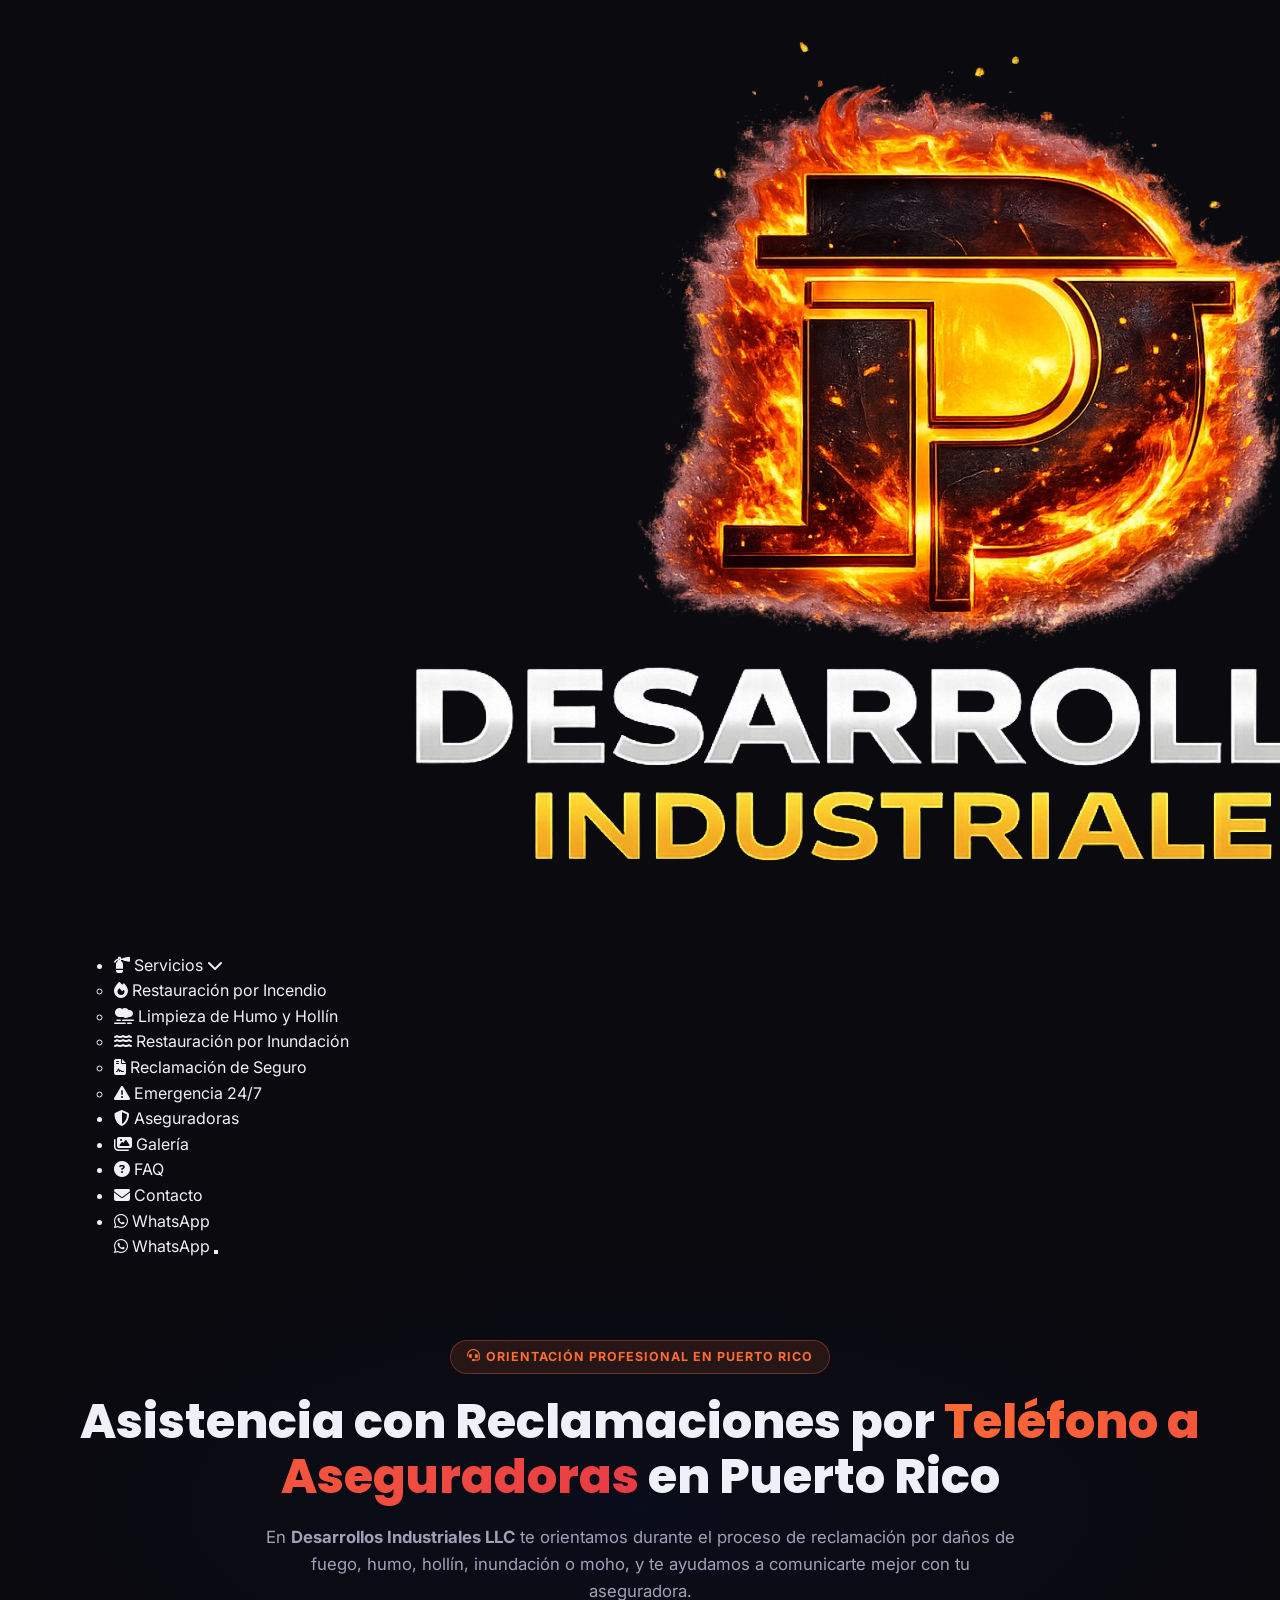
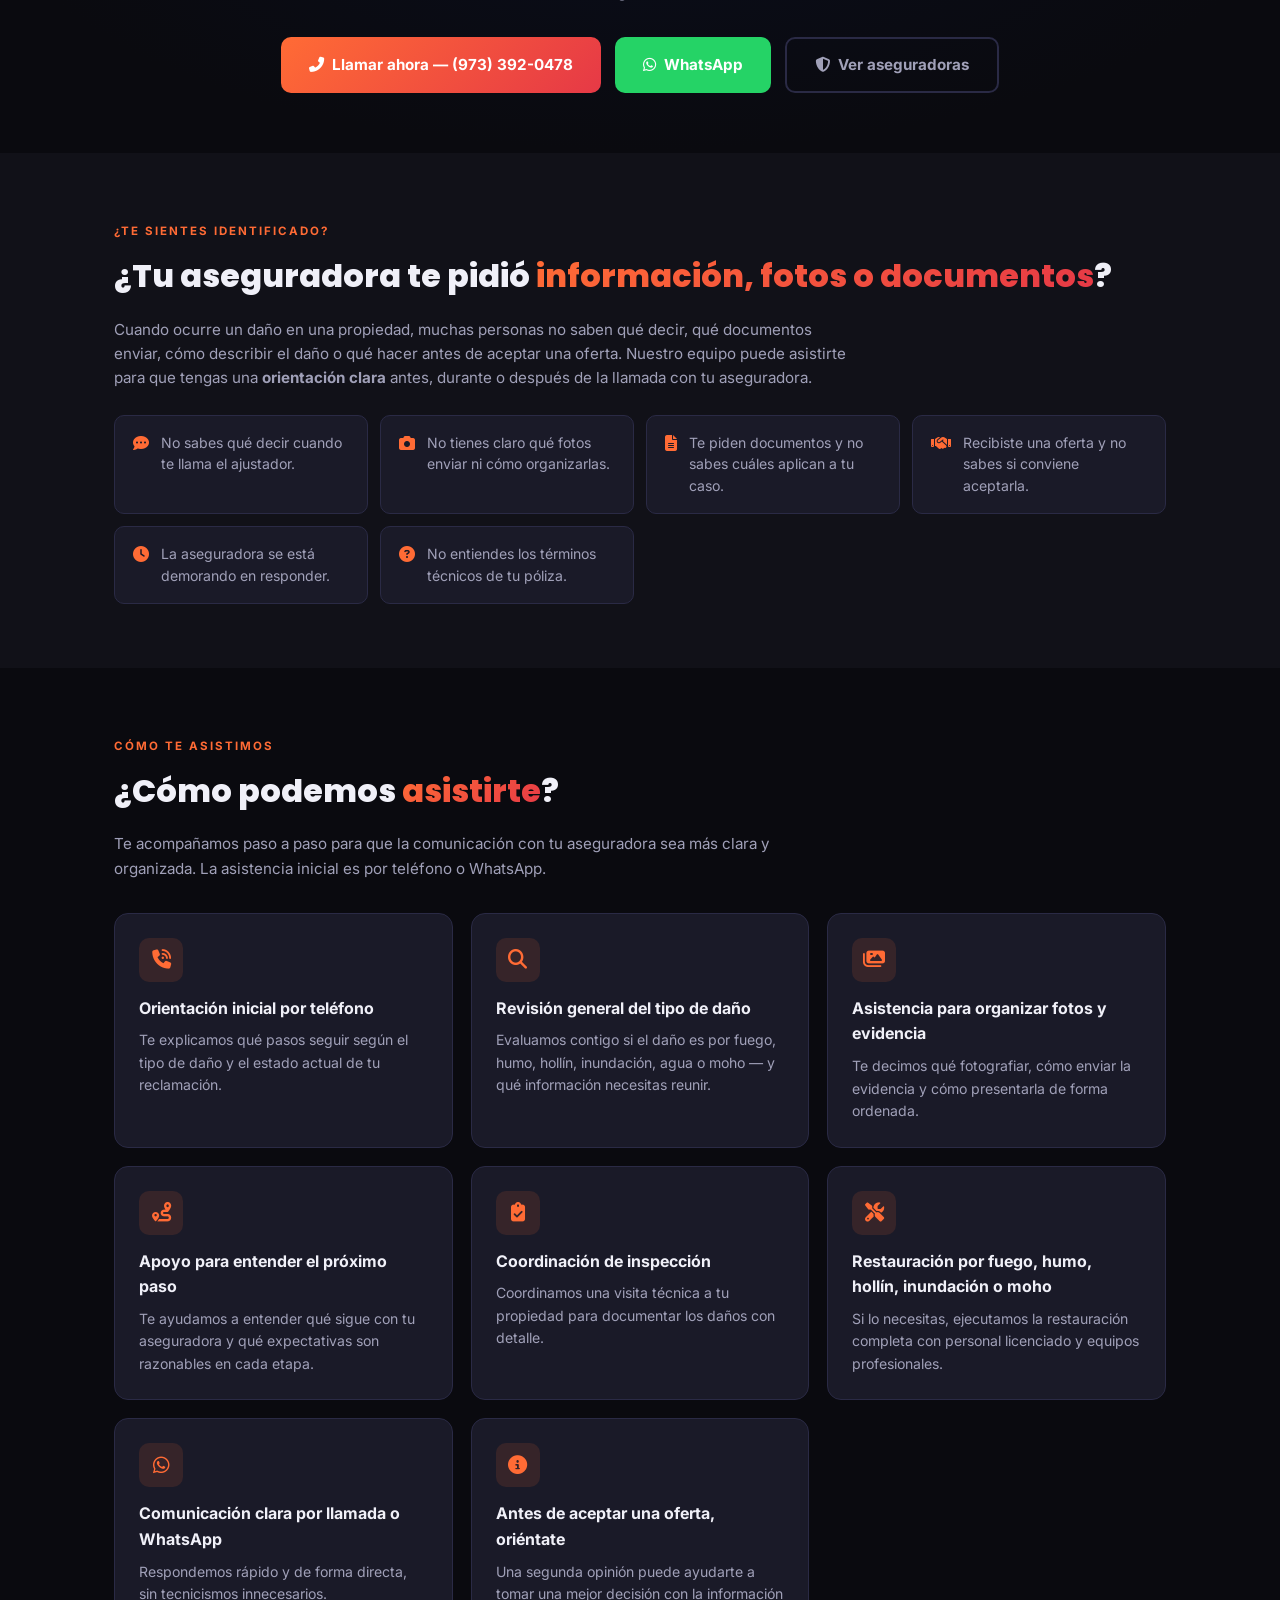
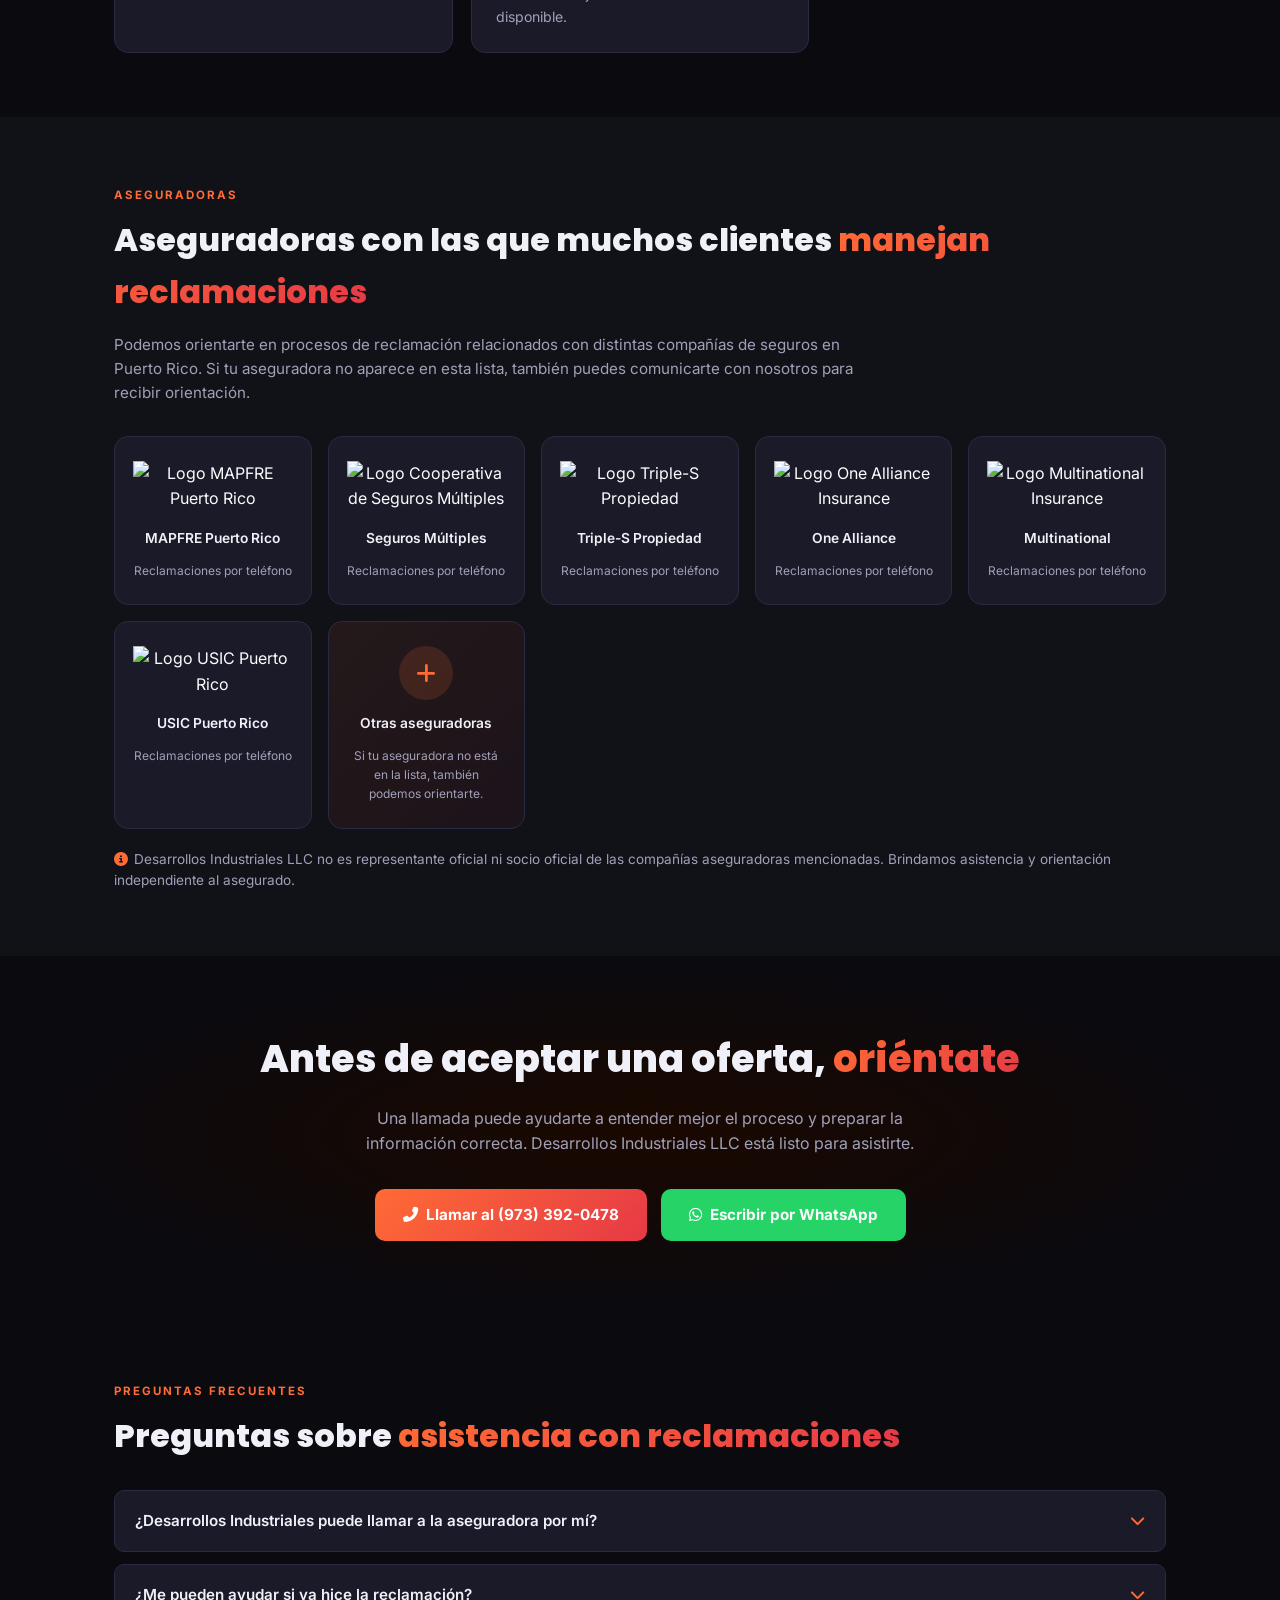
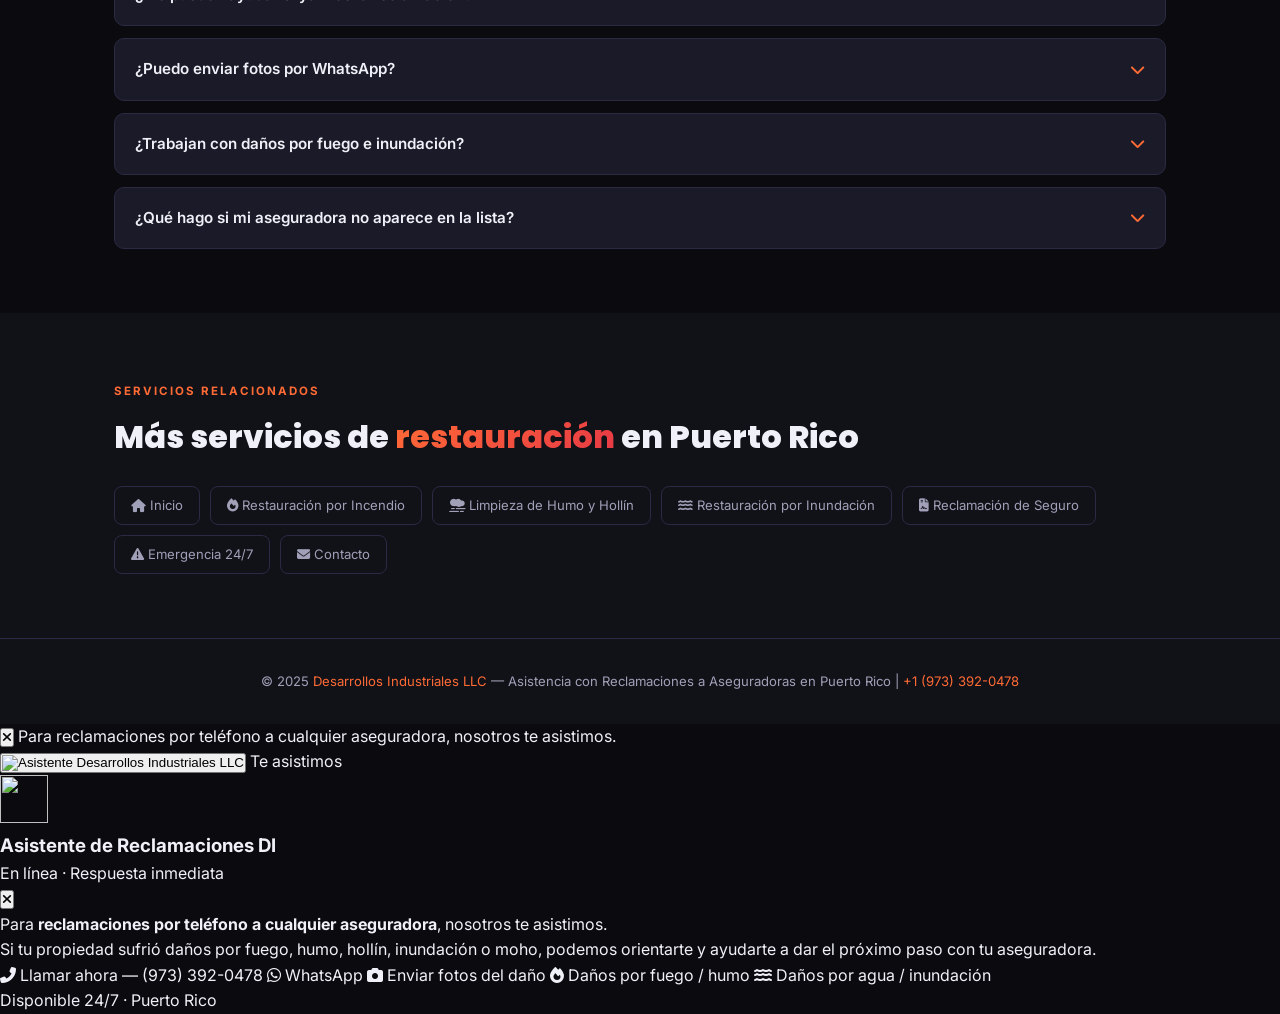
==== asistencia-reclamaciones-aseguradoras-puerto-rico.html @ 480d4a74 "Add files via upload" ====
<!DOCTYPE html>
<html lang="es">
<head>
  <meta charset="UTF-8" />
  <meta name="viewport" content="width=device-width, initial-scale=1.0" />
  <meta name="robots" content="index, follow" />
  <title>Asistencia con Reclamaciones a Aseguradoras en Puerto Rico | Desarrollos Industriales LLC</title>
  <meta name="description" content="Recibe orientación para reclamaciones por teléfono a aseguradoras en Puerto Rico. Desarrollos Industriales LLC te asiste con daños por fuego, humo, hollín, inundación, agua y moho. MAPFRE, Triple-S, Cooperativa, One Alliance, Multinational, USIC." />
  <meta name="keywords" content="reclamación por teléfono aseguradora Puerto Rico, asistencia con reclamación aseguradora, ayuda con reclamación de seguro por fuego, ayuda con reclamación de seguro por inundación, MAPFRE Puerto Rico, Seguros Múltiples, One Alliance, Multinational, USIC Puerto Rico, Triple-S Propiedad, Desarrollos Industriales reclamaciones de seguro" />
  <meta name="author" content="Desarrollos Industriales LLC" />
  <link rel="canonical" href="https://www.desarrollosindustrialespr.com/asistencia-reclamaciones-aseguradoras-puerto-rico.html" />
  <link rel="alternate" hreflang="es" href="https://www.desarrollosindustrialespr.com/asistencia-reclamaciones-aseguradoras-puerto-rico.html" />
  <link rel="alternate" hreflang="x-default" href="https://www.desarrollosindustrialespr.com/asistencia-reclamaciones-aseguradoras-puerto-rico.html" />

  <meta property="og:type" content="website" />
  <meta property="og:title" content="Asistencia con Reclamaciones a Aseguradoras en Puerto Rico | Desarrollos Industriales LLC" />
  <meta property="og:description" content="Orientación profesional para reclamaciones por teléfono a aseguradoras en Puerto Rico. Daños por fuego, humo, hollín, inundación, agua y moho." />
  <meta property="og:url" content="https://www.desarrollosindustrialespr.com/asistencia-reclamaciones-aseguradoras-puerto-rico.html" />
  <meta property="og:image" content="https://www.desarrollosindustrialespr.com/images/logoTacoma.png" />
  <meta property="og:locale" content="es_PR" />

  <meta name="twitter:card" content="summary_large_image" />
  <meta name="twitter:title" content="Asistencia con Reclamaciones a Aseguradoras en Puerto Rico" />
  <meta name="twitter:description" content="Te orientamos durante el proceso de reclamación con tu aseguradora en Puerto Rico." />
  <meta name="twitter:image" content="https://www.desarrollosindustrialespr.com/images/logoTacoma.png" />

  <link rel="icon" href="images/favicon.ico" type="image/x-icon" />
  <link rel="preconnect" href="https://fonts.googleapis.com" />
  <link rel="preconnect" href="https://fonts.gstatic.com" crossorigin />
  <link href="https://fonts.googleapis.com/css2?family=Inter:wght@300;400;500;600;700;800;900&family=Poppins:wght@600;700;800;900&display=swap" rel="stylesheet" />
  <link rel="stylesheet" href="https://cdnjs.cloudflare.com/ajax/libs/font-awesome/6.5.0/css/all.min.css" />
  <link rel="stylesheet" href="css/style.css" />

  <script type="application/ld+json">
  {"@context":"https://schema.org","@graph":[
    {"@type":"LocalBusiness","@id":"https://www.desarrollosindustrialespr.com/#business","name":"Desarrollos Industriales LLC","telephone":"+1-973-392-0478","url":"https://www.desarrollosindustrialespr.com","image":"https://www.desarrollosindustrialespr.com/images/logoTacoma.png","address":{"@type":"PostalAddress","addressRegion":"PR","addressCountry":"US"},"openingHours":"Mo-Su 00:00-24:00","areaServed":{"@type":"State","name":"Puerto Rico"}},
    {"@type":"Service","name":"Asistencia con Reclamaciones a Aseguradoras en Puerto Rico","provider":{"@id":"https://www.desarrollosindustrialespr.com/#business"},"areaServed":{"@type":"State","name":"Puerto Rico"},"serviceType":"Orientación y asistencia en reclamaciones por teléfono a aseguradoras","description":"Orientación profesional durante el proceso de reclamación por daños de fuego, humo, hollín, inundación, agua o moho. Asistencia para organizar la documentación y comunicarse con la aseguradora."},
    {"@type":"FAQPage","mainEntity":[
      {"@type":"Question","name":"¿Desarrollos Industriales puede llamar a la aseguradora por mí?","acceptedAnswer":{"@type":"Answer","text":"Podemos orientarte y asistirte durante el proceso de comunicación con tu aseguradora. El alcance de la asistencia puede depender del caso y la documentación disponible."}},
      {"@type":"Question","name":"¿Me pueden ayudar si ya hice la reclamación?","acceptedAnswer":{"@type":"Answer","text":"Sí. Si ya comenzaste una reclamación, podemos orientarte sobre próximos pasos, documentación del daño y coordinación de inspección."}},
      {"@type":"Question","name":"¿Puedo enviar fotos por WhatsApp?","acceptedAnswer":{"@type":"Answer","text":"Sí. Puedes enviar fotos del daño por WhatsApp para recibir orientación inicial."}},
      {"@type":"Question","name":"¿Trabajan con daños por fuego e inundación?","acceptedAnswer":{"@type":"Answer","text":"Sí. Desarrollos Industriales LLC trabaja con daños relacionados a fuego, humo, hollín, inundación, agua y moho."}},
      {"@type":"Question","name":"¿Qué hago si mi aseguradora no aparece en la lista?","acceptedAnswer":{"@type":"Answer","text":"Comunícate con nosotros. También podemos orientarte aunque tu aseguradora no aparezca listada."}}
    ]},
    {"@type":"BreadcrumbList","itemListElement":[
      {"@type":"ListItem","position":1,"name":"Inicio","item":"https://www.desarrollosindustrialespr.com/"},
      {"@type":"ListItem","position":2,"name":"Asistencia con Reclamaciones a Aseguradoras","item":"https://www.desarrollosindustrialespr.com/asistencia-reclamaciones-aseguradoras-puerto-rico.html"}
    ]}
  ]}
  </script>

  <style>
    :root{--orange:#ff6b35;--red:#e63946;--bg:#0a0a0f;--bg2:#111118;--card:#1a1a28;--border:#2a2a45;--text:#f0f0f8;--text2:#a0a0b8;}
    *,*::before,*::after{box-sizing:border-box;margin:0;padding:0;}
    body{font-family:'Inter',sans-serif;background:var(--bg);color:var(--text);line-height:1.6;}
    a{color:inherit;text-decoration:none;}
    .lp-hero{padding:80px 24px 60px;text-align:center;background:radial-gradient(ellipse at center,#0a0d1a 0%,var(--bg) 70%);}
    .lp-hero .badge{display:inline-flex;align-items:center;gap:6px;background:rgba(255,107,53,.12);border:1px solid rgba(255,107,53,.3);color:var(--orange);padding:6px 16px;border-radius:50px;font-size:.78rem;font-weight:700;letter-spacing:1px;text-transform:uppercase;margin-bottom:20px;}
    .lp-hero h1{font-family:'Poppins',sans-serif;font-size:clamp(1.8rem,4vw,3rem);font-weight:800;line-height:1.15;margin-bottom:20px;}
    .lp-hero h1 span{background:linear-gradient(135deg,#ff6b35,#e63946);-webkit-background-clip:text;-webkit-text-fill-color:transparent;background-clip:text;}
    .lp-hero p{font-size:1.05rem;color:var(--text2);max-width:760px;margin:0 auto 32px;}
    .cta-group{display:flex;gap:14px;justify-content:center;flex-wrap:wrap;}
    .cta-group a{padding:14px 28px;border-radius:10px;font-weight:700;font-size:.95rem;display:flex;align-items:center;gap:8px;}
    .cta-primary{background:linear-gradient(135deg,#ff6b35,#e63946);color:#fff;}
    .cta-green{background:#25d366;color:#fff;}
    .cta-ghost{border:2px solid var(--border);color:var(--text2);}
    .container{max-width:1100px;margin:0 auto;padding:0 24px;}
    .section{padding:64px 0;}
    .section-dark{background:var(--bg2);}
    .section-label{display:inline-block;font-size:.72rem;font-weight:700;letter-spacing:2px;text-transform:uppercase;color:var(--orange);margin-bottom:10px;}
    .section h2{font-family:'Poppins',sans-serif;font-size:clamp(1.4rem,3vw,2rem);font-weight:800;margin-bottom:16px;}
    .section h2 span{background:linear-gradient(135deg,#ff6b35,#e63946);-webkit-background-clip:text;-webkit-text-fill-color:transparent;background-clip:text;}
    .section p.lead{color:var(--text2);font-size:.95rem;max-width:740px;}
    .grid-3{display:grid;grid-template-columns:repeat(auto-fit,minmax(260px,1fr));gap:18px;margin-top:32px;}
    .card{background:var(--card);border:1px solid var(--border);border-radius:14px;padding:24px;}
    .card-icon{width:44px;height:44px;border-radius:10px;background:rgba(255,107,53,.12);display:flex;align-items:center;justify-content:center;font-size:1.2rem;color:var(--orange);margin-bottom:14px;}
    .card h3{font-size:1rem;font-weight:700;margin-bottom:8px;}
    .card p{font-size:.88rem;color:var(--text2);line-height:1.6;}
    .di-insurance-logo-grid{display:grid;grid-template-columns:repeat(auto-fit,minmax(180px,1fr));gap:16px;margin-top:30px;}
    .di-insurance-logo{background:var(--card);border:1px solid var(--border);border-radius:14px;padding:24px 18px;display:flex;flex-direction:column;align-items:center;gap:12px;text-align:center;transition:transform .25s ease,border-color .25s ease;}
    .di-insurance-logo:hover{transform:translateY(-3px);border-color:rgba(255,107,53,.45);}
    .di-insurance-logo img{width:auto;height:54px;max-width:100%;object-fit:contain;filter:brightness(1.05);}
    .di-insurance-logo h4{font-size:.86rem;font-weight:600;color:var(--text);}
    .di-insurance-logo p{font-size:.75rem;color:var(--text2);}
    .di-insurance-logo--more{justify-content:center;background:linear-gradient(135deg,rgba(255,107,53,.08),rgba(230,57,70,.05));}
    .di-insurance-logo--more .icon{width:54px;height:54px;border-radius:50%;background:rgba(255,107,53,.15);display:flex;align-items:center;justify-content:center;color:var(--orange);font-size:1.4rem;}
    .faq-list{margin-top:28px;display:flex;flex-direction:column;gap:12px;}
    .faq-item{background:var(--card);border:1px solid var(--border);border-radius:10px;overflow:hidden;}
    .faq-q{padding:18px 20px;font-weight:600;cursor:pointer;display:flex;justify-content:space-between;align-items:center;font-size:.95rem;gap:12px;}
    .faq-q i{transition:transform .3s;color:var(--orange);flex-shrink:0;}
    .faq-a{display:none;padding:0 20px 18px;color:var(--text2);font-size:.88rem;line-height:1.7;}
    .faq-item.open .faq-a{display:block;}
    .faq-item.open .faq-q i{transform:rotate(180deg);}
    .cta-banner{background:radial-gradient(ellipse at center,#1a0800 0%,var(--bg) 70%);padding:72px 24px;text-align:center;}
    .cta-banner h2{font-family:'Poppins',sans-serif;font-size:clamp(1.5rem,3.5vw,2.4rem);font-weight:800;margin-bottom:16px;}
    .cta-banner p{color:var(--text2);max-width:600px;margin:0 auto 32px;}
    .internal-links{display:flex;flex-wrap:wrap;gap:10px;margin-top:24px;}
    .internal-links a{border:1px solid var(--border);border-radius:8px;padding:8px 16px;font-size:.82rem;color:var(--text2);transition:all .2s;}
    .internal-links a:hover{border-color:var(--orange);color:var(--orange);}
    .lp-footer{background:var(--bg2);border-top:1px solid var(--border);padding:32px 24px;text-align:center;color:var(--text2);font-size:.82rem;}
    .lp-footer a{color:var(--orange);}
    .pain-list{display:grid;grid-template-columns:repeat(auto-fit,minmax(240px,1fr));gap:12px;margin-top:24px;}
    .pain-item{background:var(--card);border:1px solid var(--border);border-radius:10px;padding:16px 18px;display:flex;gap:12px;align-items:flex-start;}
    .pain-item i{color:var(--orange);margin-top:3px;flex-shrink:0;}
    .pain-item span{font-size:.88rem;color:var(--text2);line-height:1.55;}
    @media(max-width:600px){.cta-group{flex-direction:column;}.cta-group a{justify-content:center;}}
  </style>
</head>
<body>
<!-- ===== HEADER ===== -->
<header class="header" id="header">
  <nav class="nav container">
    <a href="index.html" class="nav-logo">
      <img src="logo3.png" alt="Desarrollos Industriales LLC" class="logo-img" />
    </a>
    <ul class="nav-menu" id="navMenu">
      <li class="has-dropdown">
        <a href="index.html#servicios" class="nav-link nav-dropdown-toggle"><i class="fas fa-fire-extinguisher"></i> <span>Servicios</span> <i class="fas fa-chevron-down nav-chevron"></i></a>
        <ul class="nav-dropdown">
          <li><a href="restauracion-incendios-puerto-rico.html"><i class="fas fa-fire"></i> Restauración por Incendio</a></li>
          <li><a href="limpieza-humo-hollin-puerto-rico.html"><i class="fas fa-smog"></i> Limpieza de Humo y Hollín</a></li>
          <li><a href="restauracion-inundacion-puerto-rico.html"><i class="fas fa-water"></i> Restauración por Inundación</a></li>
          <li><a href="reclamacion-seguro-incendio-puerto-rico.html"><i class="fas fa-file-contract"></i> Reclamación de Seguro</a></li>
          <li><a href="emergencia-incendio-inundacion.html"><i class="fas fa-exclamation-triangle"></i> Emergencia 24/7</a></li>
        </ul>
      </li>
      <li><a href="index.html#aseguradoras" class="nav-link"><i class="fas fa-shield-alt"></i> <span>Aseguradoras</span></a></li>
      <li><a href="index.html#galeria" class="nav-link"><i class="fas fa-images"></i> <span>Galería</span></a></li>
      <li><a href="index.html#faq" class="nav-link"><i class="fas fa-question-circle"></i> <span>FAQ</span></a></li>
      <li><a href="index.html#contacto" class="nav-link"><i class="fas fa-envelope"></i> <span>Contacto</span></a></li>
      <li><a href="https://wa.me/19733920478?text=Hola%2C%20necesito%20asistencia%20con%20una%20reclamaci%C3%B3n%20de%20seguro." class="nav-link nav-whatsapp-mobile" target="_blank" rel="noopener"><i class="fab fa-whatsapp"></i> <span>WhatsApp</span></a></li>
    </ul>
    <div class="nav-actions">
      <a href="https://wa.me/19733920478?text=Hola%2C%20necesito%20asistencia%20con%20una%20reclamaci%C3%B3n%20de%20seguro." class="btn btn-whatsapp" target="_blank" rel="noopener">
        <i class="fab fa-whatsapp"></i> WhatsApp
      </a>
      <button class="hamburger" id="hamburger" aria-label="Menú">
        <span></span><span></span><span></span>
      </button>
    </div>
  </nav>
</header>

<!-- ===== HERO ===== -->
<section class="lp-hero di-claims-hero">
  <div class="badge"><i class="fas fa-headset"></i> Orientación profesional en Puerto Rico</div>
  <h1>Asistencia con Reclamaciones por <span>Teléfono a Aseguradoras</span> en Puerto Rico</h1>
  <p>En <strong>Desarrollos Industriales LLC</strong> te orientamos durante el proceso de reclamación por daños de fuego, humo, hollín, inundación o moho, y te ayudamos a comunicarte mejor con tu aseguradora.</p>
  <div class="cta-group">
    <a href="tel:+19733920478" class="cta-primary"><i class="fas fa-phone-alt"></i> Llamar ahora — (973) 392-0478</a>
    <a href="https://wa.me/19733920478?text=Hola%2C%20vi%20la%20p%C3%A1gina%20de%20Desarrollos%20Industriales%20LLC.%20Necesito%20asistencia%20con%20una%20reclamaci%C3%B3n%20de%20seguro." class="cta-green" target="_blank" rel="noopener"><i class="fab fa-whatsapp"></i> WhatsApp</a>
    <a href="#aseguradoras" class="cta-ghost"><i class="fas fa-shield-alt"></i> Ver aseguradoras</a>
  </div>
</section>

<!-- ===== DOLOR / SÍNTOMAS ===== -->
<section class="section section-dark">
  <div class="container">
    <div class="section-label">¿Te sientes identificado?</div>
    <h2>¿Tu aseguradora te pidió <span>información, fotos o documentos</span>?</h2>
    <p class="lead">Cuando ocurre un daño en una propiedad, muchas personas no saben qué decir, qué documentos enviar, cómo describir el daño o qué hacer antes de aceptar una oferta. Nuestro equipo puede asistirte para que tengas una <strong>orientación clara</strong> antes, durante o después de la llamada con tu aseguradora.</p>
    <div class="pain-list">
      <div class="pain-item"><i class="fas fa-comment-dots"></i><span>No sabes qué decir cuando te llama el ajustador.</span></div>
      <div class="pain-item"><i class="fas fa-camera"></i><span>No tienes claro qué fotos enviar ni cómo organizarlas.</span></div>
      <div class="pain-item"><i class="fas fa-file-alt"></i><span>Te piden documentos y no sabes cuáles aplican a tu caso.</span></div>
      <div class="pain-item"><i class="fas fa-handshake"></i><span>Recibiste una oferta y no sabes si conviene aceptarla.</span></div>
      <div class="pain-item"><i class="fas fa-clock"></i><span>La aseguradora se está demorando en responder.</span></div>
      <div class="pain-item"><i class="fas fa-question-circle"></i><span>No entiendes los términos técnicos de tu póliza.</span></div>
    </div>
  </div>
</section>

<!-- ===== ASISTENCIA ===== -->
<section class="section">
  <div class="container">
    <div class="section-label">Cómo Te Asistimos</div>
    <h2>¿Cómo podemos <span>asistirte</span>?</h2>
    <p class="lead">Te acompañamos paso a paso para que la comunicación con tu aseguradora sea más clara y organizada. La asistencia inicial es por teléfono o WhatsApp.</p>
    <div class="grid-3">
      <div class="card"><div class="card-icon"><i class="fas fa-phone-volume"></i></div><h3>Orientación inicial por teléfono</h3><p>Te explicamos qué pasos seguir según el tipo de daño y el estado actual de tu reclamación.</p></div>
      <div class="card"><div class="card-icon"><i class="fas fa-search"></i></div><h3>Revisión general del tipo de daño</h3><p>Evaluamos contigo si el daño es por fuego, humo, hollín, inundación, agua o moho — y qué información necesitas reunir.</p></div>
      <div class="card"><div class="card-icon"><i class="fas fa-images"></i></div><h3>Asistencia para organizar fotos y evidencia</h3><p>Te decimos qué fotografiar, cómo enviar la evidencia y cómo presentarla de forma ordenada.</p></div>
      <div class="card"><div class="card-icon"><i class="fas fa-route"></i></div><h3>Apoyo para entender el próximo paso</h3><p>Te ayudamos a entender qué sigue con tu aseguradora y qué expectativas son razonables en cada etapa.</p></div>
      <div class="card"><div class="card-icon"><i class="fas fa-clipboard-check"></i></div><h3>Coordinación de inspección</h3><p>Coordinamos una visita técnica a tu propiedad para documentar los daños con detalle.</p></div>
      <div class="card"><div class="card-icon"><i class="fas fa-tools"></i></div><h3>Restauración por fuego, humo, hollín, inundación o moho</h3><p>Si lo necesitas, ejecutamos la restauración completa con personal licenciado y equipos profesionales.</p></div>
      <div class="card"><div class="card-icon"><i class="fab fa-whatsapp"></i></div><h3>Comunicación clara por llamada o WhatsApp</h3><p>Respondemos rápido y de forma directa, sin tecnicismos innecesarios.</p></div>
      <div class="card"><div class="card-icon"><i class="fas fa-info-circle"></i></div><h3>Antes de aceptar una oferta, oriéntate</h3><p>Una segunda opinión puede ayudarte a tomar una mejor decisión con la información disponible.</p></div>
    </div>
  </div>
</section>

<!-- ===== ASEGURADORAS ===== -->
<section class="section section-dark" id="aseguradoras">
  <div class="container">
    <div class="section-label">Aseguradoras</div>
    <h2>Aseguradoras con las que muchos clientes <span>manejan reclamaciones</span></h2>
    <p class="lead">Podemos orientarte en procesos de reclamación relacionados con distintas compañías de seguros en Puerto Rico. Si tu aseguradora no aparece en esta lista, también puedes comunicarte con nosotros para recibir orientación.</p>
    <div class="di-insurance-logo-grid">
      <div class="di-insurance-logo"><img src="images/Mapfre_logo.svg.png" alt="Logo MAPFRE Puerto Rico" loading="lazy" /><h4>MAPFRE Puerto Rico</h4><p>Reclamaciones por teléfono</p></div>
      <div class="di-insurance-logo"><img src="images/seguros_multiples.png" alt="Logo Cooperativa de Seguros Múltiples" loading="lazy" /><h4>Seguros Múltiples</h4><p>Reclamaciones por teléfono</p></div>
      <div class="di-insurance-logo"><img src="images/sss_propiedad.png" alt="Logo Triple-S Propiedad" loading="lazy" /><h4>Triple-S Propiedad</h4><p>Reclamaciones por teléfono</p></div>
      <div class="di-insurance-logo"><img src="images/oene_alliance.png" alt="Logo One Alliance Insurance" loading="lazy" /><h4>One Alliance</h4><p>Reclamaciones por teléfono</p></div>
      <div class="di-insurance-logo"><img src="images/Multinational_Logo2022.png" alt="Logo Multinational Insurance" loading="lazy" /><h4>Multinational</h4><p>Reclamaciones por teléfono</p></div>
      <div class="di-insurance-logo"><img src="images/seguros-USIC-puerto-rico.png" alt="Logo USIC Puerto Rico" loading="lazy" /><h4>USIC Puerto Rico</h4><p>Reclamaciones por teléfono</p></div>
      <div class="di-insurance-logo di-insurance-logo--more">
        <div class="icon"><i class="fas fa-plus"></i></div>
        <h4>Otras aseguradoras</h4>
        <p>Si tu aseguradora no está en la lista, también podemos orientarte.</p>
      </div>
    </div>
    <p style="margin-top:20px;font-size:.85rem;color:var(--text2);"><i class="fas fa-info-circle" style="color:var(--orange);margin-right:6px;"></i>Desarrollos Industriales LLC no es representante oficial ni socio oficial de las compañías aseguradoras mencionadas. Brindamos asistencia y orientación independiente al asegurado.</p>
  </div>
</section>

<!-- ===== CTA FUERTE ===== -->
<section class="cta-banner">
  <div class="container">
    <h2>Antes de aceptar una oferta, <span style="background:linear-gradient(135deg,#ff6b35,#e63946);-webkit-background-clip:text;-webkit-text-fill-color:transparent;background-clip:text;">oriéntate</span></h2>
    <p>Una llamada puede ayudarte a entender mejor el proceso y preparar la información correcta. Desarrollos Industriales LLC está listo para asistirte.</p>
    <div class="cta-group">
      <a href="tel:+19733920478" class="cta-primary"><i class="fas fa-phone-alt"></i> Llamar al (973) 392-0478</a>
      <a href="https://wa.me/19733920478?text=Hola%2C%20vi%20la%20p%C3%A1gina%20de%20Desarrollos%20Industriales%20LLC.%20Necesito%20asistencia%20con%20una%20reclamaci%C3%B3n%20de%20seguro." class="cta-green" target="_blank" rel="noopener"><i class="fab fa-whatsapp"></i> Escribir por WhatsApp</a>
    </div>
  </div>
</section>

<!-- ===== FAQ ===== -->
<section class="section">
  <div class="container">
    <div class="section-label">Preguntas Frecuentes</div>
    <h2>Preguntas sobre <span>asistencia con reclamaciones</span></h2>
    <div class="faq-list">
      <div class="faq-item"><div class="faq-q">¿Desarrollos Industriales puede llamar a la aseguradora por mí? <i class="fas fa-chevron-down"></i></div><div class="faq-a">Podemos orientarte y asistirte durante el proceso de comunicación con tu aseguradora. El alcance de la asistencia puede depender del caso y la documentación disponible.</div></div>
      <div class="faq-item"><div class="faq-q">¿Me pueden ayudar si ya hice la reclamación? <i class="fas fa-chevron-down"></i></div><div class="faq-a">Sí. Si ya comenzaste una reclamación, podemos orientarte sobre próximos pasos, documentación del daño y coordinación de inspección.</div></div>
      <div class="faq-item"><div class="faq-q">¿Puedo enviar fotos por WhatsApp? <i class="fas fa-chevron-down"></i></div><div class="faq-a">Sí. Puedes enviar fotos del daño por WhatsApp para recibir orientación inicial. Te indicamos cómo organizarlas para que sean más útiles en el proceso.</div></div>
      <div class="faq-item"><div class="faq-q">¿Trabajan con daños por fuego e inundación? <i class="fas fa-chevron-down"></i></div><div class="faq-a">Sí. Desarrollos Industriales LLC trabaja con daños relacionados a fuego, humo, hollín, inundación, agua y moho en Puerto Rico.</div></div>
      <div class="faq-item"><div class="faq-q">¿Qué hago si mi aseguradora no aparece en la lista? <i class="fas fa-chevron-down"></i></div><div class="faq-a">Comunícate con nosotros. También podemos orientarte aunque tu aseguradora no aparezca listada. La asistencia inicial es por teléfono o WhatsApp.</div></div>
    </div>
  </div>
</section>

<!-- ===== ENLACES INTERNOS ===== -->
<section class="section section-dark">
  <div class="container">
    <div class="section-label">Servicios Relacionados</div>
    <h2>Más servicios de <span>restauración</span> en Puerto Rico</h2>
    <div class="internal-links">
      <a href="index.html"><i class="fas fa-home"></i> Inicio</a>
      <a href="restauracion-incendios-puerto-rico.html"><i class="fas fa-fire"></i> Restauración por Incendio</a>
      <a href="limpieza-humo-hollin-puerto-rico.html"><i class="fas fa-smog"></i> Limpieza de Humo y Hollín</a>
      <a href="restauracion-inundacion-puerto-rico.html"><i class="fas fa-water"></i> Restauración por Inundación</a>
      <a href="reclamacion-seguro-incendio-puerto-rico.html"><i class="fas fa-file-contract"></i> Reclamación de Seguro</a>
      <a href="emergencia-incendio-inundacion.html"><i class="fas fa-exclamation-triangle"></i> Emergencia 24/7</a>
      <a href="index.html#contacto"><i class="fas fa-envelope"></i> Contacto</a>
    </div>
  </div>
</section>

<footer class="lp-footer">
  <p>&copy; 2025 <a href="index.html">Desarrollos Industriales LLC</a> — Asistencia con Reclamaciones a Aseguradoras en Puerto Rico | <a href="tel:+19733920478">+1 (973) 392-0478</a></p>
</footer>

<!-- ===== DI ASSISTANT WIDGET (reutilizable) ===== -->
<div class="di-assistant-widget is-hidden" id="diAssistant" aria-live="polite">
  <div class="di-assistant-bubble" id="diAssistantBubble" role="status"
       data-msg-1="Para reclamaciones por teléfono a cualquier aseguradora, nosotros te asistimos."
       data-msg-2="Llámanos y no esperes horas en el teléfono, lo hacemos por ti.">
    <button class="di-assistant-bubble-close" type="button" aria-label="Cerrar mensaje" data-di-bubble-close>
      <i class="fas fa-times"></i>
    </button>
    <span class="di-assistant-bubble-text" id="diAssistantBubbleText">Para reclamaciones por teléfono a cualquier aseguradora, nosotros te asistimos.</span>
  </div>
  <button class="di-assistant-launcher" type="button"
          id="diAssistantLauncher"
          aria-label="Abrir asistente de reclamaciones"
          aria-expanded="false" aria-controls="diAssistantPanel">
    <img src="images/avatar.png" alt="Asistente Desarrollos Industriales LLC"
         class="di-assistant-avatar" width="118" height="210" decoding="async" loading="lazy" />
  </button>
  <span class="di-assistant-tooltip" id="diAssistantTooltip">Te asistimos</span>
</div>

<div class="di-assistant-panel" id="diAssistantPanel"
     role="dialog" aria-modal="false" aria-labelledby="diAssistantTitle" aria-hidden="true">
  <div class="di-assistant-panel-head">
    <img src="images/avatar.png" alt="" aria-hidden="true"
         class="di-assistant-panel-avatar" width="48" height="48" decoding="async" loading="lazy" />
    <div>
      <h3 class="di-assistant-panel-title" id="diAssistantTitle">Asistente de Reclamaciones DI</h3>
      <p class="di-assistant-panel-sub">En línea · Respuesta inmediata</p>
    </div>
    <button class="di-assistant-panel-close" type="button" aria-label="Cerrar asistente" data-di-close>
      <i class="fas fa-times"></i>
    </button>
  </div>
  <div class="di-assistant-panel-body">
    <p class="di-assistant-msg">Para <strong>reclamaciones por teléfono a cualquier aseguradora</strong>, nosotros te asistimos.</p>
    <p class="di-assistant-msg-sub">Si tu propiedad sufrió daños por fuego, humo, hollín, inundación o moho, podemos orientarte y ayudarte a dar el próximo paso con tu aseguradora.</p>
    <div class="di-assistant-actions">
      <a class="di-assistant-btn di-assistant-btn--call" href="tel:+19733920478"><i class="fas fa-phone-alt"></i> <span>Llamar ahora — (973) 392-0478</span></a>
      <a class="di-assistant-btn di-assistant-btn--wa" href="https://wa.me/19733920478?text=Hola%2C%20vi%20la%20p%C3%A1gina%20de%20Desarrollos%20Industriales%20LLC.%20Necesito%20asistencia%20con%20una%20reclamaci%C3%B3n%20de%20seguro." target="_blank" rel="noopener"><i class="fab fa-whatsapp"></i> <span>WhatsApp</span></a>
      <a class="di-assistant-btn" href="https://wa.me/19733920478?text=Hola%2C%20quiero%20enviar%20fotos%20del%20da%C3%B1o%20de%20mi%20propiedad%20para%20recibir%20orientaci%C3%B3n." target="_blank" rel="noopener"><i class="fas fa-camera"></i> <span>Enviar fotos del daño</span></a>
      <a class="di-assistant-btn" href="restauracion-incendios-puerto-rico.html"><i class="fas fa-fire"></i> <span>Daños por fuego / humo</span></a>
      <a class="di-assistant-btn" href="restauracion-inundacion-puerto-rico.html"><i class="fas fa-water"></i> <span>Daños por agua / inundación</span></a>
    </div>
    <p class="di-assistant-foot">Disponible 24/7 · Puerto Rico</p>
  </div>
</div>

<script>
(function(){
  // FAQ
  document.querySelectorAll('.faq-q').forEach(function(q){
    q.addEventListener('click',function(){
      var item=this.closest('.faq-item');
      document.querySelectorAll('.faq-item').forEach(function(i){ if(i!==item) i.classList.remove('open'); });
      item.classList.toggle('open');
    });
  });
  // Header + hamburger
  var h=document.getElementById('hamburger'),m=document.getElementById('navMenu');
  if(h&&m){
    function closeMenu(){m.classList.remove('open');h.classList.remove('active');document.body.style.overflow='';}
    function openMenu(){m.classList.add('open');h.classList.add('active');document.body.style.overflow='hidden';}
    h.addEventListener('click',function(){m.classList.contains('open')?closeMenu():openMenu();});
    document.querySelectorAll('.nav-link').forEach(function(l){l.addEventListener('click',closeMenu);});
    document.addEventListener('keydown',function(e){if(e.key==='Escape'&&m.classList.contains('open'))closeMenu();});
  }
  var hdr=document.getElementById('header');
  if(hdr) window.addEventListener('scroll',function(){hdr.classList.toggle('scrolled',window.scrollY>60);});
  // DI Assistant
  var widget=document.getElementById('diAssistant'),launcher=document.getElementById('diAssistantLauncher'),
      panel=document.getElementById('diAssistantPanel'),bubble=document.getElementById('diAssistantBubble'),
      bubbleText=document.getElementById('diAssistantBubbleText'),
      tooltip=document.getElementById('diAssistantTooltip');
  if(!widget||!launcher||!panel) return;
  var ROTATE_EVERY=4200,TOOLTIP_AUTOHIDE=2600,bubbleIdx=0,rotateTimer=null,tooltipTimer=null;
  function bubbleMessages(){
    if(!bubble) return [];
    var a=bubble.getAttribute('data-msg-1')||(bubbleText?bubbleText.textContent:'');
    var b=bubble.getAttribute('data-msg-2')||'';
    return [a,b].filter(Boolean);
  }
  function swapBubble(){
    if(!bubble||!bubbleText) return;
    var msgs=bubbleMessages();
    if(msgs.length<2) return;
    bubble.classList.add('is-swapping');
    setTimeout(function(){bubbleIdx=(bubbleIdx+1)%msgs.length;bubbleText.textContent=msgs[bubbleIdx];bubble.classList.remove('is-swapping');},280);
  }
  function startRotation(){if(rotateTimer)clearInterval(rotateTimer);rotateTimer=setInterval(swapBubble,ROTATE_EVERY);}
  function dismissBubble(){if(bubble)bubble.classList.remove('is-visible');if(rotateTimer){clearInterval(rotateTimer);rotateTimer=null;}}
  function showTooltipBriefly(){if(!tooltip)return;tooltip.classList.add('is-shown');if(tooltipTimer)clearTimeout(tooltipTimer);tooltipTimer=setTimeout(function(){tooltip.classList.remove('is-shown');},TOOLTIP_AUTOHIDE);}
  function minimizeLauncher(){if(launcher)launcher.classList.add('is-minimized');if(widget)widget.classList.add('is-min-mode');showTooltipBriefly();}
  function openPanel(){panel.classList.add('is-open');panel.setAttribute('aria-hidden','false');launcher.setAttribute('aria-expanded','true');dismissBubble();minimizeLauncher();}
  function closePanel(focus){panel.classList.remove('is-open');panel.setAttribute('aria-hidden','true');launcher.setAttribute('aria-expanded','false');minimizeLauncher();if(focus){try{launcher.focus();}catch(_){}}}
  function reveal(){widget.classList.remove('is-hidden');widget.classList.add('is-ready');if(bubble){setTimeout(function(){bubble.classList.add('is-visible');startRotation();},800);}}
  setTimeout(reveal,2500);
  launcher.addEventListener('click',function(){panel.classList.contains('is-open')?closePanel(true):openPanel();});
  if(bubble){bubble.addEventListener('click',function(e){if(e.target.closest('[data-di-bubble-close]')){e.stopPropagation();dismissBubble();minimizeLauncher();return;}openPanel();});}
  panel.querySelectorAll('[data-di-close]').forEach(function(el){el.addEventListener('click',function(){closePanel(true);});});
  document.addEventListener('keydown',function(e){if(e.key==='Escape'&&panel.classList.contains('is-open'))closePanel(true);});
  document.addEventListener('click',function(e){if(!panel.classList.contains('is-open'))return;if(panel.contains(e.target)||launcher.contains(e.target))return;closePanel(false);});
})();
</script>
</body>
</html>
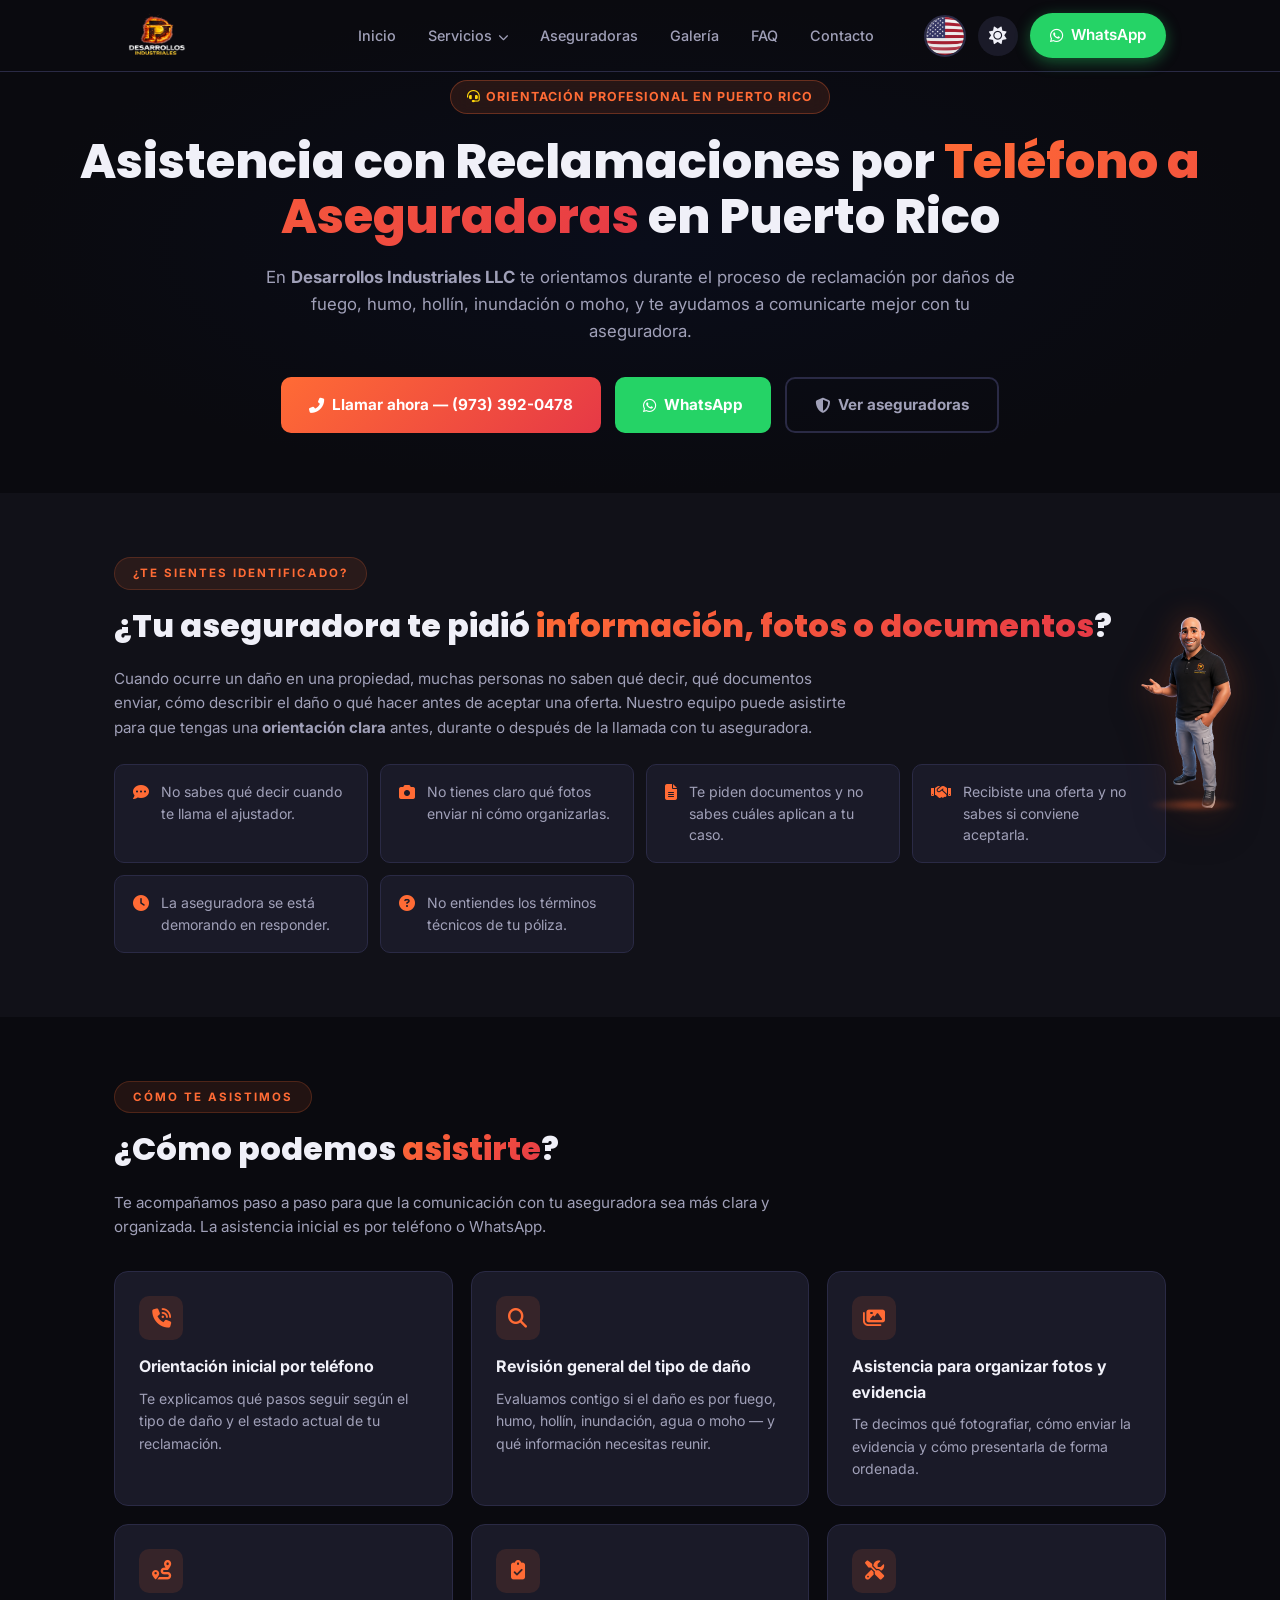
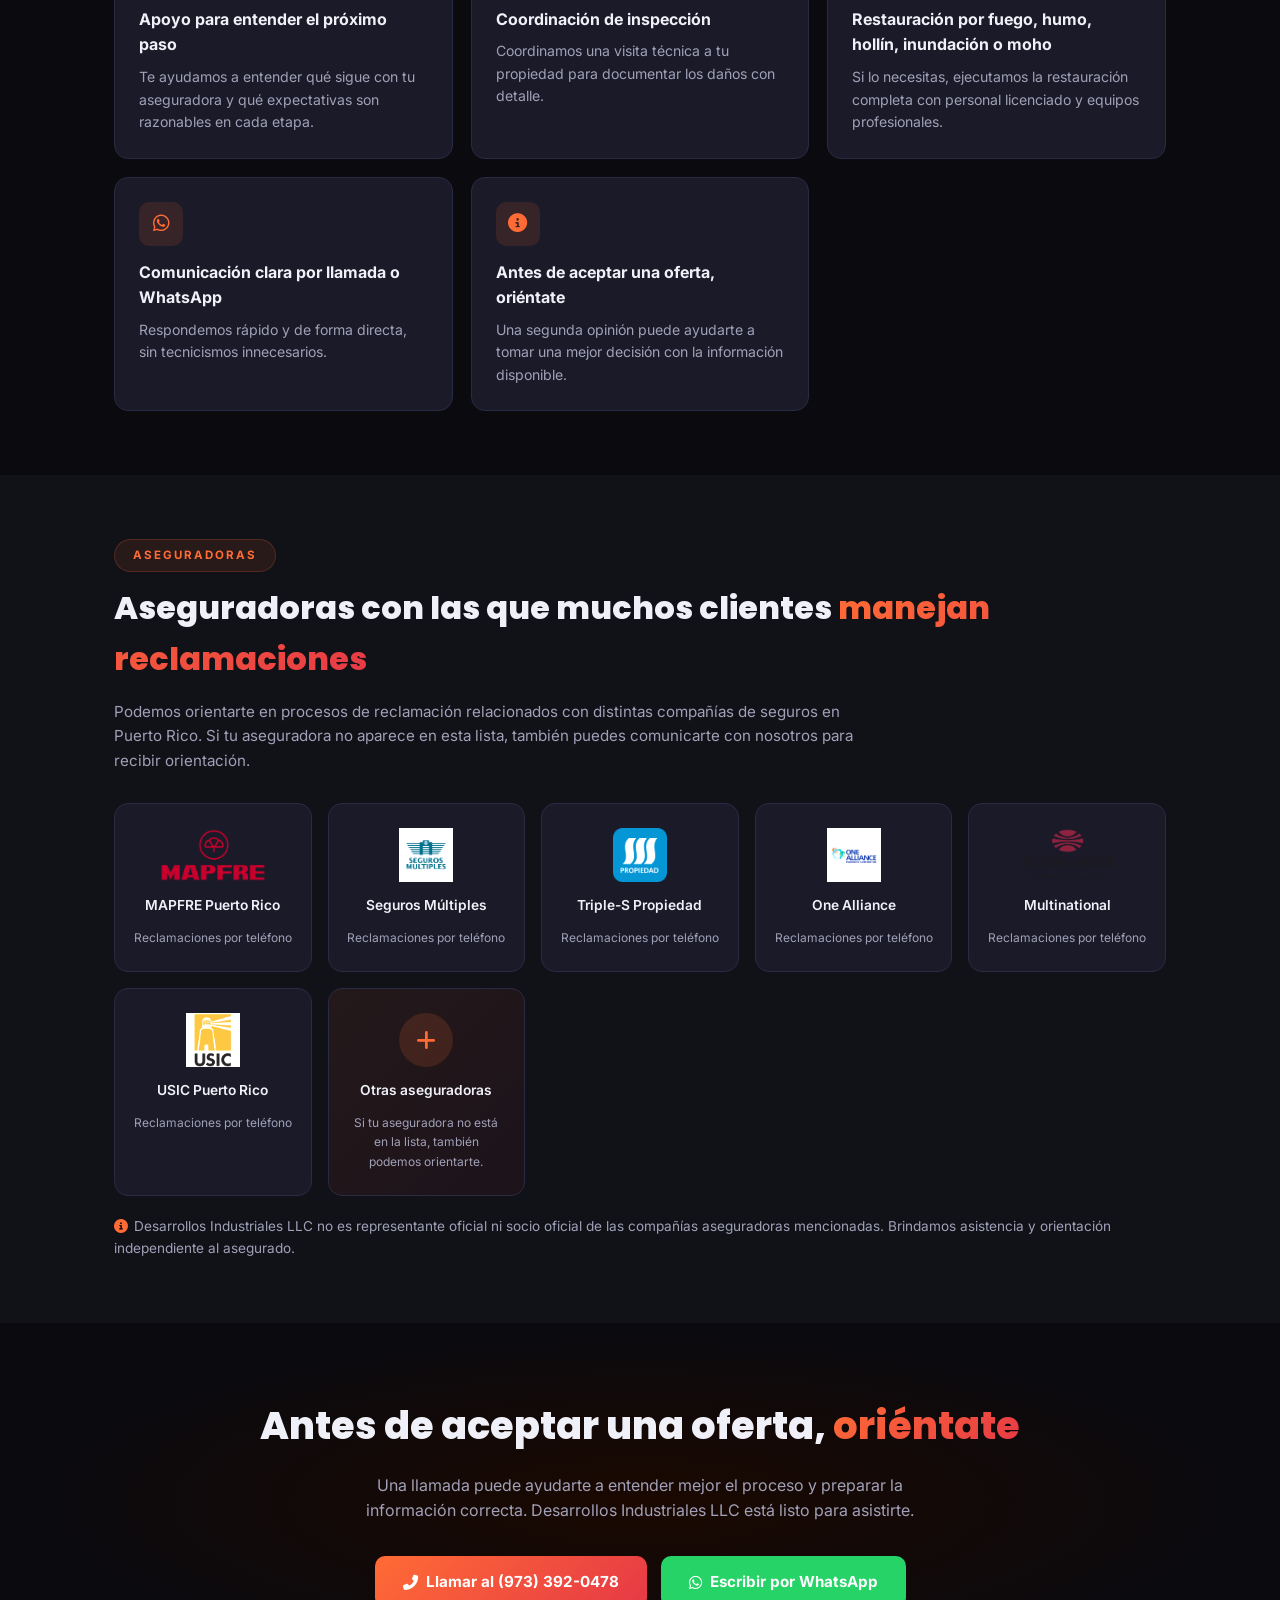
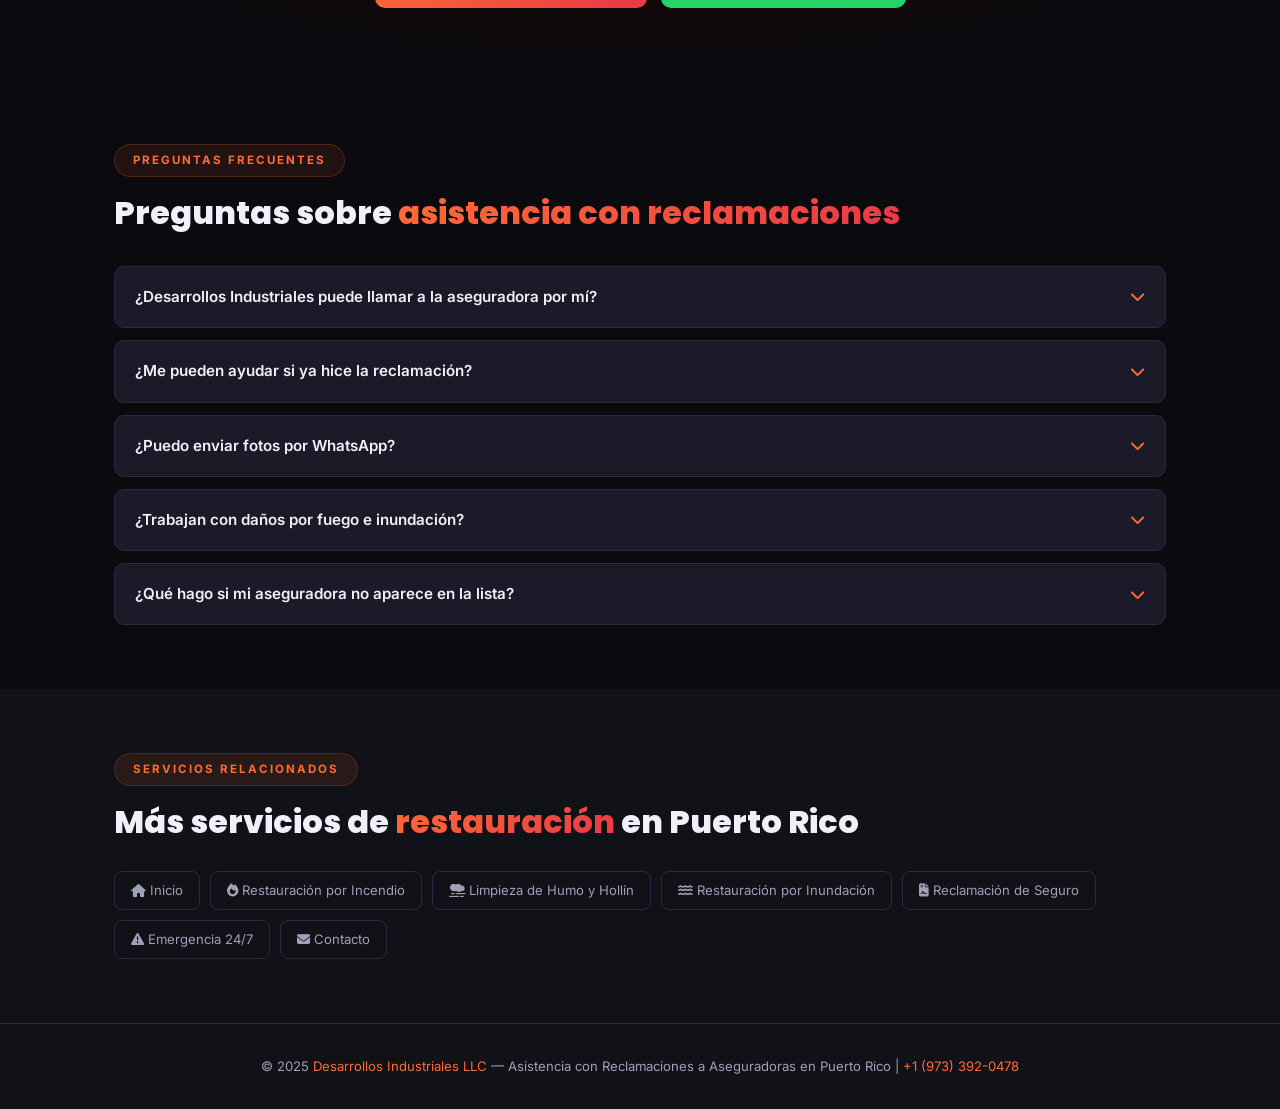
==== commit 142fb155: "Add files via upload" ====
--- a/asistencia-reclamaciones-aseguradoras-puerto-rico.html
+++ b/asistencia-reclamaciones-aseguradoras-puerto-rico.html
@@ -114,6 +114,7 @@
       <img src="logo3.png" alt="Desarrollos Industriales LLC" class="logo-img" />
     </a>
     <ul class="nav-menu" id="navMenu">
+      <li><a href="index.html" class="nav-link"><i class="fas fa-home"></i> <span>Inicio</span></a></li>
       <li class="has-dropdown">
         <a href="index.html#servicios" class="nav-link nav-dropdown-toggle"><i class="fas fa-fire-extinguisher"></i> <span>Servicios</span> <i class="fas fa-chevron-down nav-chevron"></i></a>
         <ul class="nav-dropdown">
@@ -131,6 +132,12 @@
       <li><a href="https://wa.me/19733920478?text=Hola%2C%20necesito%20asistencia%20con%20una%20reclamaci%C3%B3n%20de%20seguro." class="nav-link nav-whatsapp-mobile" target="_blank" rel="noopener"><i class="fab fa-whatsapp"></i> <span>WhatsApp</span></a></li>
     </ul>
     <div class="nav-actions">
+      <a href="fire-insurance-claim-puerto-rico.html" class="lang-toggle" aria-label="Switch to English" title="Switch to English">
+        <img src="images/us.png" alt="English" class="lang-flag-img" width="42" height="42" />
+      </a>
+      <button class="theme-toggle" id="themeToggle" aria-label="Cambiar tema">
+        <i class="fas fa-sun" id="themeIcon"></i>
+      </button>
       <a href="https://wa.me/19733920478?text=Hola%2C%20necesito%20asistencia%20con%20una%20reclamaci%C3%B3n%20de%20seguro." class="btn btn-whatsapp" target="_blank" rel="noopener">
         <i class="fab fa-whatsapp"></i> WhatsApp
       </a>
@@ -283,8 +290,9 @@
 <div class="di-assistant-panel" id="diAssistantPanel"
      role="dialog" aria-modal="false" aria-labelledby="diAssistantTitle" aria-hidden="true">
   <div class="di-assistant-panel-head">
-    <img src="images/avatar.png" alt="" aria-hidden="true"
-         class="di-assistant-panel-avatar" width="48" height="48" decoding="async" loading="lazy" />
+    <span class="di-assistant-panel-avatar-wrap" aria-hidden="true">
+      <img src="images/avatar.png" alt="" class="di-assistant-panel-avatar" width="48" height="48" decoding="async" loading="lazy" />
+    </span>
     <div>
       <h3 class="di-assistant-panel-title" id="diAssistantTitle">Asistente de Reclamaciones DI</h3>
       <p class="di-assistant-panel-sub">En línea · Respuesta inmediata</p>
@@ -299,9 +307,6 @@
     <div class="di-assistant-actions">
       <a class="di-assistant-btn di-assistant-btn--call" href="tel:+19733920478"><i class="fas fa-phone-alt"></i> <span>Llamar ahora — (973) 392-0478</span></a>
       <a class="di-assistant-btn di-assistant-btn--wa" href="https://wa.me/19733920478?text=Hola%2C%20vi%20la%20p%C3%A1gina%20de%20Desarrollos%20Industriales%20LLC.%20Necesito%20asistencia%20con%20una%20reclamaci%C3%B3n%20de%20seguro." target="_blank" rel="noopener"><i class="fab fa-whatsapp"></i> <span>WhatsApp</span></a>
-      <a class="di-assistant-btn" href="https://wa.me/19733920478?text=Hola%2C%20quiero%20enviar%20fotos%20del%20da%C3%B1o%20de%20mi%20propiedad%20para%20recibir%20orientaci%C3%B3n." target="_blank" rel="noopener"><i class="fas fa-camera"></i> <span>Enviar fotos del daño</span></a>
-      <a class="di-assistant-btn" href="restauracion-incendios-puerto-rico.html"><i class="fas fa-fire"></i> <span>Daños por fuego / humo</span></a>
-      <a class="di-assistant-btn" href="restauracion-inundacion-puerto-rico.html"><i class="fas fa-water"></i> <span>Daños por agua / inundación</span></a>
     </div>
     <p class="di-assistant-foot">Disponible 24/7 · Puerto Rico</p>
   </div>
@@ -328,6 +333,19 @@
   }
   var hdr=document.getElementById('header');
   if(hdr) window.addEventListener('scroll',function(){hdr.classList.toggle('scrolled',window.scrollY>60);});
+  // Theme toggle (persisted via localStorage)
+  var tt=document.getElementById('themeToggle'),ti=document.getElementById('themeIcon');
+  if(tt&&ti){
+    var sv=localStorage.getItem('dindustriales-theme')||'dark';
+    document.documentElement.setAttribute('data-theme',sv);
+    ti.className=sv==='light'?'fas fa-moon':'fas fa-sun';
+    tt.addEventListener('click',function(){
+      var c=document.documentElement.getAttribute('data-theme'),n=c==='light'?'dark':'light';
+      document.documentElement.setAttribute('data-theme',n);
+      localStorage.setItem('dindustriales-theme',n);
+      ti.className=n==='light'?'fas fa-moon':'fas fa-sun';
+    });
+  }
   // DI Assistant
   var widget=document.getElementById('diAssistant'),launcher=document.getElementById('diAssistantLauncher'),
       panel=document.getElementById('diAssistantPanel'),bubble=document.getElementById('diAssistantBubble'),
--- a/css/style.css
+++ b/css/style.css
@@ -0,0 +1,1795 @@
+/* ===== CSS VARIABLES - DARK/LIGHT THEME ===== */
+:root {
+  --bg-primary: #0a0a0f;
+  --bg-secondary: #111118;
+  --bg-card: #1a1a28;
+  --bg-card-hover: #22223a;
+  --text-primary: #f0f0f8;
+  --text-secondary: #a0a0b8;
+  --text-muted: #6a6a88;
+  --border: #2a2a45;
+  --fire-orange: #ff6b35;
+  --fire-red: #e63946;
+  --fire-yellow: #ffd60a;
+  --accent: #4ecdc4;
+  --accent-dark: #38b2ac;
+  --gradient-fire: linear-gradient(135deg, #ff6b35, #e63946, #ffd60a);
+  --gradient-hero: linear-gradient(180deg, rgba(10,10,15,0.3) 0%, rgba(10,10,15,0.85) 100%);
+  --shadow: 0 4px 24px rgba(0,0,0,0.4);
+  --shadow-card: 0 8px 32px rgba(0,0,0,0.3);
+  --radius: 12px;
+  --radius-lg: 20px;
+  --transition: all 0.3s cubic-bezier(0.4, 0, 0.2, 1);
+  --header-h: 72px;
+}
+
+[data-theme="light"] {
+  --bg-primary: #f8f9fc;
+  --bg-secondary: #eef0f8;
+  --bg-card: #ffffff;
+  --bg-card-hover: #f0f2fc;
+  --text-primary: #0d0d1a;
+  --text-secondary: #4a4a6a;
+  --text-muted: #8a8aaa;
+  --border: #dde0f0;
+  --shadow: 0 4px 24px rgba(0,0,0,0.08);
+  --shadow-card: 0 8px 32px rgba(0,0,0,0.1);
+  --gradient-hero: linear-gradient(180deg, rgba(248,249,252,0.1) 0%, rgba(10,10,15,0.75) 100%);
+}
+
+/* ===== RESET & BASE ===== */
+*, *::before, *::after { box-sizing: border-box; margin: 0; padding: 0; }
+html { scroll-behavior: smooth; font-size: 16px; }
+body {
+  font-family: 'Inter', sans-serif;
+  background: var(--bg-primary);
+  color: var(--text-primary);
+  line-height: 1.6;
+  overflow-x: hidden;
+  transition: background 0.4s ease, color 0.4s ease;
+}
+img { max-width: 100%; display: block; }
+a { text-decoration: none; color: inherit; }
+ul { list-style: none; }
+
+/* ===== CONTAINER ===== */
+.container { max-width: 1200px; margin: 0 auto; padding: 0 24px; }
+
+/* ===== BUTTONS ===== */
+.btn {
+  display: inline-flex; align-items: center; gap: 8px;
+  padding: 12px 24px; border-radius: 50px; font-weight: 600;
+  font-size: 0.95rem; cursor: pointer; border: none;
+  transition: var(--transition); text-decoration: none; white-space: nowrap;
+}
+.btn-lg { padding: 16px 32px; font-size: 1.05rem; }
+.btn-full { width: 100%; justify-content: center; }
+.btn-primary {
+  background: var(--gradient-fire); color: #fff;
+  box-shadow: 0 4px 20px rgba(255,107,53,0.4);
+}
+.btn-primary:hover { transform: translateY(-2px); box-shadow: 0 8px 30px rgba(255,107,53,0.6); }
+.btn-emergency {
+  background: transparent; color: #fff;
+  border: 2px solid rgba(255,255,255,0.6); backdrop-filter: blur(8px);
+}
+.btn-emergency:hover { background: rgba(255,255,255,0.15); border-color: #fff; transform: translateY(-2px); }
+.btn-whatsapp {
+  background: #25D366; color: #fff;
+  box-shadow: 0 4px 15px rgba(37,211,102,0.4);
+  padding: 10px 20px; border-radius: 50px;
+}
+.btn-whatsapp:hover { background: #1da851; transform: translateY(-2px); }
+
+/* ===== HEADER ===== */
+.header {
+  position: fixed; top: 0; left: 0; right: 0; z-index: 2000;
+  height: var(--header-h);
+  /* Sin backdrop-filter aquí: evita que iOS Safari lo use como containing block
+     para los hijos con position:fixed (como el nav-menu móvil) */
+  border-bottom: 1px solid var(--border);
+  transition: var(--transition);
+}
+/* El blur se aplica en el pseudo-elemento para no afectar hijos fixed */
+.header::before {
+  content: '';
+  position: absolute; inset: 0;
+  background: transparent;
+  z-index: -1;
+}
+[data-theme="light"] .header::before { background: rgba(248,249,252,0.15); }
+.header.scrolled { box-shadow: var(--shadow); }
+.nav { display: flex; align-items: center; gap: 32px; height: 100%; }
+.nav-logo { flex-shrink: 0; }
+.logo-img { height: 48px; width: auto; object-fit: contain; }
+.nav-menu { display: flex; align-items: center; gap: 4px; margin-left: auto; }
+.nav-link {
+  padding: 8px 14px; border-radius: 8px; font-size: 0.9rem; font-weight: 500;
+  color: var(--text-secondary); transition: var(--transition);
+}
+.nav-link:hover { color: var(--fire-orange); background: rgba(255,107,53,0.08); }
+.nav-admin { color: var(--text-muted); font-size: 0.85rem; }
+/* WhatsApp link dentro del menú móvil (solo visible en mobile) */
+.nav-whatsapp-mobile { display: none; }
+/* Ocultar iconos en desktop nav */
+.nav-link i { display: none; }
+.nav-chevron { display: inline-flex !important; font-size: 0.65rem; margin-left: 2px; transition: transform 0.2s; }
+
+/* ── Dropdown de Servicios ── */
+.has-dropdown { position: relative; }
+.nav-dropdown {
+  display: none;
+  position: absolute;
+  top: calc(100% + 6px); left: 50%;
+  transform: translateX(-50%);
+  background: var(--bg-card);
+  border: 1px solid var(--border);
+  border-radius: 12px;
+  padding: 8px;
+  min-width: 240px;
+  box-shadow: 0 8px 32px rgba(0,0,0,0.3);
+  z-index: 9999;
+  list-style: none;
+}
+.nav-dropdown li a {
+  display: flex; align-items: center; gap: 10px;
+  padding: 10px 14px; border-radius: 8px;
+  font-size: 0.88rem; font-weight: 500;
+  color: var(--text-secondary);
+  transition: var(--transition);
+  white-space: nowrap;
+}
+.nav-dropdown li a i { display: inline-flex !important; color: var(--fire-orange); width: 16px; }
+.nav-dropdown li a:hover { color: var(--fire-orange); background: rgba(255,107,53,0.08); }
+.has-dropdown:hover .nav-dropdown,
+.has-dropdown:focus-within .nav-dropdown { display: block; }
+.has-dropdown:hover .nav-chevron { transform: rotate(180deg); }
+.nav-actions { display: flex; align-items: center; gap: 12px; }
+.theme-toggle {
+  width: 40px; height: 40px; border-radius: 50%; border: none; cursor: pointer;
+  background: var(--bg-card); color: var(--text-primary);
+  display: flex; align-items: center; justify-content: center;
+  font-size: 1.1rem; transition: var(--transition);
+}
+.theme-toggle:hover { background: var(--bg-card-hover); transform: rotate(20deg); }
+/* ===== LANGUAGE MODAL ===== */
+.lang-modal-overlay {
+  position: fixed; inset: 0; z-index: 99999;
+  background: rgba(0,0,0,0.88); backdrop-filter: blur(10px);
+  display: flex; align-items: center; justify-content: center;
+  opacity: 1; transition: opacity 0.35s ease;
+}
+.lang-modal-overlay.hidden { opacity: 0; pointer-events: none; }
+.lang-modal {
+  background: var(--bg-card); border: 1px solid var(--border);
+  border-radius: var(--radius-lg); padding: 44px 36px 36px;
+  text-align: center; max-width: 400px; width: 90%;
+  box-shadow: 0 32px 80px rgba(0,0,0,0.7);
+  animation: modalPop 0.4s cubic-bezier(0.34,1.56,0.64,1);
+}
+@keyframes modalPop {
+  from { transform: scale(0.8); opacity: 0; }
+  to   { transform: scale(1);   opacity: 1; }
+}
+.lang-modal-logo { width: 90px; height: auto; margin: 0 auto 18px; display: block; }
+.lang-modal h2 { font-size: 1.35rem; font-weight: 800; color: var(--text-primary); margin-bottom: 6px; }
+.lang-modal p  { color: var(--text-secondary); font-size: 0.88rem; margin-bottom: 28px; }
+.lang-modal-btns { display: flex; gap: 14px; justify-content: center; }
+.lang-modal-btn {
+  flex: 1; display: flex; flex-direction: column; align-items: center; gap: 10px;
+  padding: 22px 16px; border-radius: var(--radius); border: 2px solid var(--border);
+  background: var(--bg-secondary); cursor: pointer;
+  transition: var(--transition); color: var(--text-primary); font-family: var(--font-body);
+}
+.lang-modal-btn:hover {
+  border-color: var(--fire-orange); background: var(--bg-card-hover);
+  transform: translateY(-4px); box-shadow: 0 8px 24px rgba(255,107,53,0.2);
+}
+.lang-flag { font-size: 2.6rem; line-height: 1; }
+.lang-modal-flag { width: 64px; height: 64px; object-fit: cover; border-radius: 50%; border: 2px solid var(--border); box-shadow: 0 4px 12px rgba(0,0,0,0.3); }
+.lang-name { font-size: 1rem; font-weight: 700; letter-spacing: 0.5px; }
+
+.lang-toggle {
+  width: 42px; height: 42px; border-radius: 50%; border: 2px solid var(--border);
+  cursor: pointer; background: transparent;
+  display: flex; align-items: center; justify-content: center;
+  transition: var(--transition); flex-shrink: 0; padding: 0;
+  overflow: hidden;
+}
+.lang-toggle:hover { border-color: var(--fire-orange); transform: scale(1.1); box-shadow: 0 0 10px rgba(255,107,53,0.5); }
+.lang-flag-img {
+  width: 42px; height: 42px;
+  object-fit: cover; border-radius: 50%; display: block; flex-shrink: 0;
+}
+.hamburger {
+  display: none; flex-direction: column; justify-content: center; gap: 5px;
+  background: var(--bg-card); border: 1px solid var(--border);
+  cursor: pointer; padding: 10px 11px; border-radius: 10px;
+  width: 42px; height: 42px; flex-shrink: 0; z-index: 2100;
+  transition: var(--transition);
+}
+.hamburger:hover { border-color: var(--fire-orange); background: rgba(255,107,53,0.08); }
+.hamburger span {
+  display: block; width: 20px; height: 2px;
+  background: var(--text-primary); border-radius: 2px;
+  transition: var(--transition); transform-origin: center;
+}
+/* Hamburger → X animation */
+.hamburger.active span:nth-child(1) { transform: translateY(7px) rotate(45deg); }
+.hamburger.active span:nth-child(2) { opacity: 0; transform: scaleX(0); }
+.hamburger.active span:nth-child(3) { transform: translateY(-7px) rotate(-45deg); }
+
+/* ===== HERO ===== */
+.hero {
+  position: relative; min-height: 100vh;
+  display: flex; align-items: center; justify-content: center;
+  overflow-x: hidden; background: #0a0808;
+  z-index: 1;        /* Crea un stacking context explícito para el hero */
+  isolation: isolate; /* Encierra todos los z-index hijos dentro del hero */
+}
+#fireCanvas {
+  position: absolute; inset: 0; width: 100%; height: 100%; z-index: 0;
+}
+.hero-overlay {
+  position: absolute; inset: 0; z-index: 1;
+  background: var(--gradient-hero);
+}
+.hero-content {
+  position: relative; z-index: 2;
+  text-align: center; padding-top: var(--header-h);
+  display: flex; flex-direction: column; align-items: center; gap: 24px;
+}
+.hero-logo-wrap {
+  position: relative; display: inline-block;
+  filter: drop-shadow(0 0 40px rgba(255,107,53,0.5));
+}
+.hero-logo {
+  width: clamp(180px, 30vw, 320px);
+  height: auto;
+  max-width: 88vw;
+  display: block;
+  object-fit: contain;
+  animation: logoFloat 4s ease-in-out infinite;
+}
+.hero-logo-glow {
+  position: absolute; inset: -20px; border-radius: 50%;
+  background: radial-gradient(circle, rgba(255,107,53,0.2) 0%, transparent 70%);
+  animation: glowPulse 3s ease-in-out infinite;
+  pointer-events: none; z-index: -1;
+}
+@keyframes logoFloat {
+  0%, 100% { transform: translateY(0); }
+  50% { transform: translateY(-12px); }
+}
+@keyframes glowPulse {
+  0%, 100% { opacity: 0.6; transform: scale(1); }
+  50% { opacity: 1; transform: scale(1.1); }
+}
+.hero-title {
+  font-family: 'Poppins', sans-serif;
+  font-size: clamp(2rem, 5vw, 3.8rem); font-weight: 800;
+  line-height: 1.2; color: #fff;
+  text-shadow: 0 4px 30px rgba(0,0,0,0.5);
+}
+.gradient-text {
+  background: var(--gradient-fire);
+  -webkit-background-clip: text; -webkit-text-fill-color: transparent;
+  background-clip: text;
+}
+.hero-subtitle {
+  font-size: clamp(1rem, 2.5vw, 1.25rem);
+  color: rgba(255,255,255,0.85); max-width: 620px;
+}
+.hero-badges { display: flex; flex-wrap: wrap; gap: 12px; justify-content: center; }
+.badge {
+  background: rgba(255,255,255,0.1); backdrop-filter: blur(10px);
+  border: 1px solid rgba(255,255,255,0.2); color: #fff;
+  padding: 8px 18px; border-radius: 50px; font-size: 0.85rem; font-weight: 500;
+  display: flex; align-items: center; gap: 6px;
+}
+.badge i { color: var(--fire-yellow); }
+.hero-ctas { display: flex; flex-wrap: wrap; gap: 16px; justify-content: center; }
+.hero-scroll-indicator {
+  position: absolute; bottom: 32px; left: 50%; transform: translateX(-50%);
+  z-index: 2; display: flex; flex-direction: column; align-items: center; gap: 8px;
+  color: rgba(255,255,255,0.5); font-size: 0.75rem; letter-spacing: 2px; text-transform: uppercase;
+}
+.scroll-dot {
+  width: 6px; height: 6px; border-radius: 50%; background: var(--fire-orange);
+  animation: scrollBounce 2s ease-in-out infinite;
+}
+@keyframes scrollBounce { 0%, 100% { transform: translateY(0); } 50% { transform: translateY(8px); } }
+
+/* ===== STATS BAR ===== */
+.stats-bar {
+  background: var(--gradient-fire); padding: 40px 0;
+  position: relative; overflow: hidden;
+}
+.stats-bar::before {
+  content: ''; position: absolute; inset: 0;
+  background: linear-gradient(135deg, rgba(0,0,0,0.3), transparent);
+}
+.stats-grid {
+  display: grid; grid-template-columns: repeat(4, 1fr);
+  gap: 24px; text-align: center; position: relative; z-index: 1;
+}
+.stat-item { color: #fff; }
+.stat-num {
+  font-family: 'Poppins', sans-serif; font-size: 3rem; font-weight: 800;
+  line-height: 1;
+}
+.stat-unit { font-size: 2rem; font-weight: 700; }
+.stat-item p { font-size: 0.9rem; opacity: 0.85; margin-top: 6px; font-weight: 500; }
+
+/* ===== SECTIONS ===== */
+.section { padding: 100px 0; }
+.section-header { text-align: center; margin-bottom: 64px; }
+.section-label {
+  display: inline-block; font-size: 0.8rem; font-weight: 700; letter-spacing: 3px;
+  text-transform: uppercase; color: var(--fire-orange);
+  background: rgba(255,107,53,0.1); border: 1px solid rgba(255,107,53,0.2);
+  padding: 6px 18px; border-radius: 50px; margin-bottom: 16px;
+}
+.section-header h2 {
+  font-family: 'Poppins', sans-serif; font-size: clamp(1.8rem, 4vw, 2.8rem);
+  font-weight: 700; line-height: 1.2; margin-bottom: 16px;
+}
+.section-header p { color: var(--text-secondary); font-size: 1.05rem; max-width: 600px; margin: 0 auto; }
+
+/* ===== SERVICES ===== */
+.servicios { background: var(--bg-secondary); }
+.services-grid {
+  display: grid; grid-template-columns: repeat(3, 1fr); gap: 24px;
+}
+.service-card {
+  background: var(--bg-card); border: 1px solid var(--border);
+  border-radius: var(--radius-lg); padding: 36px 28px;
+  transition: var(--transition); position: relative; overflow: hidden;
+}
+.service-card::before {
+  content: ''; position: absolute; top: 0; left: 0; right: 0; height: 3px;
+  background: var(--gradient-fire); transform: scaleX(0);
+  transition: transform 0.3s ease; transform-origin: left;
+}
+.service-card:hover { transform: translateY(-6px); box-shadow: var(--shadow-card); border-color: rgba(255,107,53,0.3); }
+.service-card:hover::before { transform: scaleX(1); }
+.service-icon {
+  width: 64px; height: 64px; border-radius: 16px;
+  background: rgba(255,107,53,0.1); color: var(--fire-orange);
+  display: flex; align-items: center; justify-content: center;
+  font-size: 1.6rem; margin-bottom: 20px;
+  border: 1px solid rgba(255,107,53,0.2);
+}
+.service-card h3 { font-size: 1.15rem; font-weight: 700; margin-bottom: 12px; }
+.service-card p { color: var(--text-secondary); font-size: 0.92rem; margin-bottom: 16px; }
+.service-card ul { display: flex; flex-direction: column; gap: 6px; }
+.service-card ul li { font-size: 0.85rem; color: var(--text-muted); display: flex; align-items: center; gap: 8px; }
+.service-card ul li i { color: var(--accent); font-size: 0.75rem; }
+
+/* ── Card destacada: Humo y Hollín ── */
+.service-card--featured {
+  grid-column: 1 / -1;
+  display: grid;
+  grid-template-columns: 110px 1fr;
+  gap: 36px;
+  align-items: start;
+  background: linear-gradient(135deg, rgba(255,107,53,0.11) 0%, rgba(230,57,70,0.07) 100%);
+  border: 2px solid rgba(255,107,53,0.55);
+}
+.service-card--featured::before { transform: scaleX(1); height: 4px; }
+.service-card--featured:hover { transform: translateY(-4px); }
+.service-card--featured .service-badge {
+  display: inline-flex; align-items: center; gap: 6px;
+  background: var(--gradient-fire); color: #fff;
+  font-size: 0.72rem; font-weight: 700; letter-spacing: 0.04em;
+  padding: 5px 14px; border-radius: 50px; margin-bottom: 14px;
+  width: fit-content;
+}
+.service-card--featured .service-icon {
+  width: 96px; height: 96px; font-size: 2.3rem; border-radius: 20px;
+  background: rgba(255,107,53,0.15);
+  flex-shrink: 0;
+}
+.service-card--featured h3 { font-size: 1.45rem; }
+.service-card--featured p  { font-size: 0.97rem; }
+.service-card--featured ul li { font-size: 0.88rem; }
+
+/* ===== BRAND PROMISE ===== */
+.brand-promise {
+  background: linear-gradient(160deg, var(--bg-primary) 0%, var(--bg-secondary) 50%, var(--bg-primary) 100%);
+  position: relative; overflow: hidden;
+}
+.brand-promise::before {
+  content: ''; position: absolute; inset: 0;
+  background: radial-gradient(ellipse 70% 60% at 50% 40%, rgba(255,107,53,0.06), transparent);
+  pointer-events: none;
+}
+.brand-promise-inner {
+  display: flex; flex-direction: column; align-items: center; gap: 48px;
+}
+/* Logo */
+.bp-logo-wrap {
+  position: relative; width: 340px; height: 340px;
+  display: flex; align-items: center; justify-content: center;
+}
+.bp-logo {
+  width: 300px; height: 300px; object-fit: contain;
+  position: relative; z-index: 2;
+  filter: drop-shadow(0 0 40px rgba(255,107,53,0.55)) drop-shadow(0 0 80px rgba(255,68,0,0.25));
+  animation: bpFloat 4s ease-in-out infinite;
+}
+.bp-logo-ring {
+  position: absolute; inset: 0; border-radius: 50%;
+  border: 3px solid rgba(255,107,53,0.5);
+  animation: bpPulse 3s ease-in-out infinite;
+}
+.bp-logo-ring::after {
+  content: ''; position: absolute; inset: -14px; border-radius: 50%;
+  border: 1.5px solid rgba(255,107,53,0.2);
+  animation: bpPulse 3s ease-in-out infinite 0.8s;
+}
+@keyframes bpFloat {
+  0%, 100% { transform: translateY(0); }
+  50%       { transform: translateY(-10px); }
+}
+@keyframes bpPulse {
+  0%, 100% { transform: scale(1);    opacity: 0.6; }
+  50%       { transform: scale(1.15); opacity: 0.15; }
+}
+/* Content */
+.bp-content { max-width: 760px; text-align: center; display: flex; flex-direction: column; gap: 20px; }
+.bp-intro {
+  font-size: 1.2rem; line-height: 1.7; color: var(--text-primary);
+  padding: 20px 24px; border-left: 4px solid var(--fire-orange);
+  background: var(--bg-card); border-radius: var(--radius); text-align: left;
+}
+.bp-body { font-size: 1rem; line-height: 1.8; color: var(--text-secondary); }
+.bp-highlight {
+  display: inline-block; color: var(--fire-orange);
+  font-weight: 700; font-size: 1.05rem;
+}
+/* Cards */
+.bp-cards { display: grid; grid-template-columns: repeat(3,1fr); gap: 16px; margin: 12px 0; text-align: left; }
+.bp-card {
+  background: var(--bg-card); border: 1px solid var(--border);
+  border-radius: var(--radius); padding: 20px 18px;
+  display: flex; flex-direction: column; gap: 12px;
+  transition: var(--transition);
+}
+.bp-card i { font-size: 1.4rem; color: var(--fire-orange); }
+.bp-card span { font-size: 0.9rem; line-height: 1.6; color: var(--text-secondary); }
+.bp-card:hover { border-color: var(--fire-orange); transform: translateY(-4px); box-shadow: 0 8px 28px rgba(255,107,53,0.15); }
+.bp-card--featured {
+  border-color: var(--fire-orange); background: linear-gradient(135deg, rgba(255,107,53,0.12), rgba(255,68,0,0.06));
+}
+.bp-card--featured i { font-size: 1.8rem; }
+.bp-card--featured span { font-size: 1rem; }
+/* Closing */
+.bp-closing { font-size: 1.05rem; color: var(--text-primary); font-weight: 500; }
+.bp-tagline {
+  font-size: 1.15rem; font-weight: 800; color: var(--text-primary);
+  line-height: 1.6; letter-spacing: 0.2px;
+}
+.bp-cta { margin-top: 8px; font-size: 1rem; padding: 14px 36px; }
+
+@media (max-width: 768px) {
+  .bp-cards { grid-template-columns: 1fr; }
+  .bp-logo { width: 200px; height: 200px; }
+  .bp-logo-wrap { width: 230px; height: 230px; }
+  .bp-intro { font-size: 1rem; }
+}
+
+/* ===== PROCESO ===== */
+.proceso { background: var(--bg-primary); }
+.proceso-steps {
+  display: grid; grid-template-columns: repeat(4, 1fr); gap: 0;
+  position: relative;
+}
+.proceso-steps::before {
+  content: ''; position: absolute; top: 36px; left: 10%; right: 10%;
+  height: 2px; background: var(--gradient-fire); z-index: 0;
+}
+.step {
+  display: flex; flex-direction: column; align-items: center;
+  text-align: center; padding: 0 20px; position: relative; z-index: 1;
+}
+.step-num {
+  width: 72px; height: 72px; border-radius: 50%;
+  background: var(--gradient-fire); color: #fff;
+  font-family: 'Poppins', sans-serif; font-size: 1.3rem; font-weight: 800;
+  display: flex; align-items: center; justify-content: center;
+  margin-bottom: 20px; box-shadow: 0 4px 20px rgba(255,107,53,0.4);
+}
+.step-content h3 { font-size: 1rem; font-weight: 700; margin-bottom: 8px; }
+.step-content p { color: var(--text-secondary); font-size: 0.88rem; }
+
+/* ===== ASEGURADORAS ===== */
+.aseguradoras { background: var(--bg-secondary); padding: 52px 0; }
+.aseguradoras .section-header { margin-bottom: 28px; }
+.aseguradoras .section-header h2 { font-size: clamp(1.2rem, 2.8vw, 1.7rem); margin-bottom: 8px; }
+.aseguradoras .section-header p { font-size: 0.84rem; opacity: 0.75; }
+.insurers-grid {
+  display: flex; flex-wrap: wrap; gap: 10px; justify-content: center;
+}
+.insurer-card {
+  background: var(--bg-card); border: 1px solid var(--border);
+  border-radius: 50px; padding: 7px 16px 7px 10px;
+  display: flex; align-items: center; gap: 8px;
+  transition: var(--transition); cursor: default;
+}
+.insurer-card:hover { border-color: rgba(255,107,53,0.35); transform: translateY(-2px); box-shadow: 0 4px 12px rgba(0,0,0,0.2); }
+.insurer-card.insurer-more { opacity: 0.5; }
+.insurer-logo-placeholder {
+  width: 26px; height: 26px; border-radius: 50%;
+  background: rgba(255,107,53,0.1); color: var(--fire-orange);
+  display: flex; align-items: center; justify-content: center; font-size: 0.72rem;
+  flex-shrink: 0;
+}
+.insurer-card span { font-size: 0.74rem; font-weight: 500; color: var(--text-secondary); white-space: nowrap; }
+
+/* ===== GALLERY ===== */
+.galeria { background: var(--bg-primary); }
+.gallery-grid {
+  display: grid; grid-template-columns: repeat(3, 1fr); gap: 24px;
+}
+.gallery-placeholder {
+  border-radius: var(--radius-lg); aspect-ratio: 4/3;
+  border: 2px dashed var(--border); overflow: hidden;
+}
+.placeholder-inner {
+  width: 100%; height: 100%; display: flex; flex-direction: column;
+  align-items: center; justify-content: center; gap: 12px;
+  color: var(--text-muted); font-size: 0.88rem; text-align: center;
+}
+.placeholder-inner i { font-size: 2.5rem; color: var(--border); }
+.gallery-items-container {
+  display: grid; grid-template-columns: repeat(3, 1fr); gap: 24px; margin-top: 24px;
+}
+.gallery-item { border-radius: var(--radius-lg); overflow: hidden; position: relative; cursor: pointer; }
+.gallery-item img { width: 100%; aspect-ratio: 4/3; object-fit: cover; transition: transform 0.4s ease; }
+.gallery-item:hover img { transform: scale(1.05); }
+.gallery-item-overlay {
+  position: absolute; inset: 0;
+  background: linear-gradient(to top, rgba(0,0,0,0.8) 0%, transparent 50%);
+  display: flex; flex-direction: column; justify-content: flex-end;
+  padding: 20px; opacity: 0; transition: opacity 0.3s ease;
+}
+.gallery-item:hover .gallery-item-overlay { opacity: 1; }
+.gallery-item-overlay h4 { color: #fff; font-size: 0.95rem; margin-bottom: 4px; }
+.gallery-item-overlay p { color: rgba(255,255,255,0.7); font-size: 0.8rem; }
+.gallery-badge {
+  position: absolute; top: 12px; left: 12px;
+  background: var(--gradient-fire); color: #fff;
+  padding: 4px 12px; border-radius: 50px; font-size: 0.72rem; font-weight: 700;
+}
+
+/* ===== GALERÍA ANTES/DESPUÉS ===== */
+.galeria-ad { background: var(--bg-secondary); }
+
+.ad-wrap {
+  position: relative;
+  border-radius: var(--radius-lg);
+  overflow: hidden;
+  border: 1px solid var(--border);
+  background: var(--bg-card);
+  box-shadow: 0 0 60px rgba(255,107,53,0.07);
+}
+.ad-scanlines {
+  position: absolute; inset: 0; pointer-events: none; z-index: 5;
+  background: repeating-linear-gradient(to bottom, transparent 0px, transparent 3px, rgba(0,0,0,0.06) 3px, rgba(0,0,0,0.06) 4px);
+}
+.ad-comparison {
+  position: relative; width: 100%; aspect-ratio: 16/9;
+  overflow: hidden; cursor: col-resize; user-select: none; touch-action: none;
+}
+.ad-before, .ad-after { position: absolute; inset: 0; }
+.ad-before img, .ad-after img { width: 100%; height: 100%; object-fit: cover; display: block; }
+.ad-after { clip-path: inset(0 50% 0 0); }
+
+.ad-label {
+  position: absolute; top: 16px;
+  display: flex; align-items: center; gap: 8px;
+  padding: 6px 14px; font-size: 0.72rem; font-weight: 800;
+  letter-spacing: 2.5px; border-radius: 4px; backdrop-filter: blur(12px); z-index: 4;
+}
+.ad-label-before { left: 16px; background: rgba(0,0,0,0.6); color: #fff; border: 1px solid rgba(255,255,255,0.15); }
+.ad-label-after  { right: 16px; background: rgba(232,93,4,0.88); color: #fff; border: 1px solid rgba(255,107,53,0.5); box-shadow: 0 0 14px rgba(255,107,53,0.45); }
+.ad-label-dot { width: 6px; height: 6px; border-radius: 50%; background: currentColor; flex-shrink: 0; }
+
+.ad-divider {
+  position: absolute; top: 0; bottom: 0; left: 50%;
+  transform: translateX(-50%); display: flex;
+  flex-direction: column; align-items: center; pointer-events: none; z-index: 6;
+}
+.ad-divider-line {
+  width: 2px; height: 100%;
+  background: linear-gradient(to bottom, transparent 0%, var(--fire-orange) 20%, var(--fire-orange) 80%, transparent 100%);
+  box-shadow: 0 0 10px var(--fire-orange), 0 0 22px rgba(255,107,53,0.35);
+}
+.ad-divider-handle {
+  position: absolute; top: 50%; transform: translateY(-50%);
+  width: 52px; height: 52px; border-radius: 50%;
+  background: var(--bg-card); border: 2px solid var(--fire-orange);
+  box-shadow: 0 0 18px var(--fire-orange), 0 0 40px rgba(255,107,53,0.3), inset 0 0 10px rgba(255,107,53,0.08);
+  display: flex; align-items: center; justify-content: center; gap: 3px;
+  color: var(--fire-orange); font-size: 0.68rem;
+  animation: adHandlePulse 2.5s ease-in-out infinite;
+}
+.ad-handle-glow {
+  position: absolute; inset: -8px; border-radius: 50%;
+  background: radial-gradient(circle, rgba(255,107,53,0.18) 0%, transparent 70%);
+  animation: adGlowPulse 2.5s ease-in-out infinite;
+}
+@keyframes adHandlePulse {
+  0%,100% { box-shadow: 0 0 18px var(--fire-orange), 0 0 40px rgba(255,107,53,0.3); }
+  50% { box-shadow: 0 0 28px var(--fire-orange), 0 0 60px rgba(255,107,53,0.5); }
+}
+@keyframes adGlowPulse { 0%,100% { opacity:0.5; transform:scale(1); } 50% { opacity:1; transform:scale(1.25); } }
+
+.ad-hud-tl,.ad-hud-tr,.ad-hud-bl,.ad-hud-br {
+  position: absolute; width: 22px; height: 22px; border-color: var(--fire-orange); border-style: solid; opacity: 0.55; z-index: 4;
+}
+.ad-hud-tl { top:12px; left:12px; border-width:2px 0 0 2px; border-radius:4px 0 0 0; }
+.ad-hud-tr { top:12px; right:12px; border-width:2px 2px 0 0; border-radius:0 4px 0 0; }
+.ad-hud-bl { bottom:12px; left:12px; border-width:0 0 2px 2px; border-radius:0 0 0 4px; }
+.ad-hud-br { bottom:12px; right:12px; border-width:0 2px 2px 0; border-radius:0 0 4px 0; }
+
+.ad-controls {
+  display: flex; align-items: center; justify-content: space-between;
+  padding: 14px 24px; border-top: 1px solid var(--border); background: var(--bg-secondary);
+}
+.ad-nav-btn {
+  width: 40px; height: 40px; border-radius: 50%; border: 1px solid var(--border);
+  background: var(--bg-card); color: var(--text-primary); cursor: pointer;
+  display: flex; align-items: center; justify-content: center; transition: var(--transition);
+}
+.ad-nav-btn:hover { border-color: var(--fire-orange); background: rgba(255,107,53,0.1); color: var(--fire-orange); box-shadow: 0 0 12px rgba(255,107,53,0.2); }
+.ad-meta { display: flex; flex-direction: column; align-items: center; gap: 4px; }
+.ad-counter { font-size: 1.05rem; font-weight: 700; color: var(--text-primary); }
+.ad-sep { color: var(--fire-orange); margin: 0 4px; }
+.ad-hint { font-size: 0.72rem; color: var(--text-muted); display: flex; align-items: center; gap: 6px; }
+.ad-hint i { color: var(--fire-orange); }
+
+.ad-thumbs-wrap { padding: 14px 24px; border-top: 1px solid var(--border); overflow-x: auto; scrollbar-width: thin; scrollbar-color: var(--fire-orange) var(--bg-card); }
+.ad-thumbs { display: flex; gap: 8px; }
+.ad-thumb { width: 80px; height: 52px; border-radius: 6px; overflow: hidden; cursor: pointer; border: 2px solid transparent; transition: var(--transition); flex-shrink: 0; }
+.ad-thumb img { width: 100%; height: 100%; object-fit: cover; display: block; }
+.ad-thumb.active { border-color: var(--fire-orange); box-shadow: 0 0 12px rgba(255,107,53,0.5); }
+.ad-thumb:hover:not(.active) { border-color: rgba(255,107,53,0.4); }
+
+@media (max-width: 640px) {
+  .ad-comparison { aspect-ratio: 4/3; }
+  .ad-controls { padding: 12px 16px; }
+  .ad-thumbs-wrap { padding: 12px 16px; }
+  .ad-thumb { width: 60px; height: 40px; }
+}
+
+/* ===== PRE-RADAR BANNER ===== */
+.pre-radar-banner { background: var(--bg-primary); padding: 20px 0 0; }
+.pre-radar-text {
+  text-align: center;
+  font-size: 1.35rem;
+  font-weight: 700;
+  color: var(--text-primary);
+  line-height: 1.5;
+  max-width: 700px;
+  margin: 0 auto;
+  border-left: 4px solid var(--fire-orange);
+  padding-left: 20px;
+  text-align: left;
+}
+
+/* ===== RADAR ===== */
+.radar-section { background: var(--bg-secondary); }
+.radar-container {
+  background: var(--bg-card); border: 1px solid var(--border);
+  border-radius: var(--radius-lg); overflow: hidden;
+}
+.radar-header {
+  display: flex; align-items: center; justify-content: space-between;
+  padding: 16px 24px; border-bottom: 1px solid var(--border);
+  flex-wrap: wrap; gap: 12px;
+}
+.radar-status { display: flex; align-items: center; gap: 10px; font-weight: 600; font-size: 0.9rem; }
+.radar-dot {
+  width: 10px; height: 10px; border-radius: 50%; background: #22c55e;
+  box-shadow: 0 0 8px #22c55e; animation: radarPulse 2s infinite;
+}
+@keyframes radarPulse { 0%, 100% { box-shadow: 0 0 8px #22c55e; } 50% { box-shadow: 0 0 20px #22c55e; } }
+.radar-legend { display: flex; gap: 16px; flex-wrap: wrap; }
+.legend-item { display: flex; align-items: center; gap: 6px; font-size: 0.8rem; color: var(--text-secondary); }
+.legend-dot { width: 10px; height: 10px; border-radius: 50%; }
+.legend-dot.high { background: #ef4444; }
+.legend-dot.medium { background: #f97316; }
+.legend-dot.low { background: #eab308; }
+.fire-map { height: 480px; }
+.radar-note { padding: 12px 24px; font-size: 0.8rem; color: var(--text-muted); border-top: 1px solid var(--border); display: flex; align-items: center; gap: 8px; }
+.radar-note i { color: var(--accent); }
+
+/* ===== TESTIMONIOS ===== */
+.testimonios { background: var(--bg-primary); overflow: hidden; }
+
+.testi-slider-wrap {
+  position: relative; overflow: hidden;
+  padding-bottom: 56px;
+}
+
+/* Track que se mueve */
+.testi-track {
+  display: flex; gap: 24px;
+  transition: transform 0.6s cubic-bezier(0.25, 0.46, 0.45, 0.94);
+  will-change: transform;
+}
+
+/* Card */
+.testi-card {
+  flex: 0 0 calc(33.333% - 16px);
+  background: var(--bg-card);
+  border: 1px solid var(--border);
+  border-radius: var(--radius-lg);
+  padding: 28px 26px 22px;
+  display: flex; flex-direction: column; gap: 18px;
+  transition: box-shadow 0.3s, border-color 0.3s, transform 0.3s;
+  position: relative; overflow: hidden;
+}
+.testi-card::before {
+  content: ''; position: absolute; top: 0; left: 0; right: 0; height: 3px;
+  background: linear-gradient(90deg, var(--fire-orange), var(--fire-red));
+  opacity: 0; transition: opacity 0.3s;
+}
+.testi-card:hover { border-color: var(--fire-orange); transform: translateY(-6px); box-shadow: 0 16px 48px rgba(255,107,53,0.15); }
+.testi-card:hover::before { opacity: 1; }
+
+/* Top row */
+.testi-top { display: flex; align-items: center; gap: 14px; }
+.testi-avatar-wrap { position: relative; flex-shrink: 0; }
+.testi-avatar { width: 62px; height: 62px; border-radius: 50%; object-fit: cover; border: 3px solid var(--fire-orange); display: block; }
+.testi-avatar-initials {
+  width: 62px; height: 62px; border-radius: 50%;
+  background: linear-gradient(135deg, #ff6b35, #e63946);
+  display: flex; align-items: center; justify-content: center;
+  font-weight: 800; font-size: 1.2rem; color: #fff;
+  border: 3px solid var(--fire-orange); flex-shrink: 0;
+}
+.testi-verified {
+  position: absolute; bottom: -2px; right: -4px;
+  background: var(--bg-card); border-radius: 50%; line-height: 1;
+  font-size: 0.85rem; color: #22c55e; padding: 1px;
+}
+.testi-meta { display: flex; flex-direction: column; gap: 3px; }
+.testi-name { font-size: 1rem; font-weight: 700; color: var(--text-primary); }
+.testi-location { font-size: 0.78rem; color: var(--text-muted); display: flex; align-items: center; gap: 4px; }
+.testi-stars { color: #f59e0b; font-size: 0.8rem; display: flex; gap: 2px; margin-top: 2px; }
+
+/* Quote */
+.testi-quote {
+  font-size: 0.92rem; line-height: 1.75; color: var(--text-secondary);
+  margin: 0; padding: 0; position: relative; padding-left: 12px;
+  border-left: 2px solid rgba(255,107,53,0.3);
+  flex: 1;
+}
+.testi-icon-quote { color: var(--fire-orange); margin-right: 6px; opacity: 0.6; font-size: 0.9rem; }
+.testi-date { font-size: 0.75rem; color: var(--text-muted); align-self: flex-end; }
+
+/* Flechas */
+.testi-btn {
+  position: absolute; top: 50%; transform: translateY(-60%);
+  width: 44px; height: 44px; border-radius: 50%;
+  background: var(--bg-card); border: 1.5px solid var(--border);
+  color: var(--text-primary); cursor: pointer; z-index: 10;
+  display: flex; align-items: center; justify-content: center;
+  font-size: 1rem; transition: var(--transition);
+}
+.testi-btn:hover { background: var(--fire-orange); border-color: var(--fire-orange); color: #fff; }
+.testi-prev { left: -8px; }
+.testi-next { right: -8px; }
+
+/* Dots */
+.testi-dots {
+  position: absolute; bottom: 0; left: 50%; transform: translateX(-50%);
+  display: flex; gap: 8px; align-items: center;
+}
+.testi-dot {
+  width: 8px; height: 8px; border-radius: 50%;
+  background: var(--border); cursor: pointer;
+  transition: background 0.3s, width 0.3s; border: none;
+}
+.testi-dot.active { background: var(--fire-orange); width: 24px; border-radius: 4px; }
+
+/* Responsive */
+@media (max-width: 900px) {
+  .testi-card { flex: 0 0 calc(50% - 12px); }
+}
+@media (max-width: 580px) {
+  .testi-card { flex: 0 0 calc(100% - 0px); }
+  .testi-prev { left: 0; }
+  .testi-next { right: 0; }
+}
+
+/* ===== FAQ ===== */
+.faq-section { background: var(--bg-secondary); }
+
+.faq-grid {
+  display: grid;
+  grid-template-columns: 1fr 1fr;
+  gap: 16px;
+  max-width: 1000px;
+  margin: 0 auto;
+}
+
+.faq-item {
+  background: var(--bg-card);
+  border: 1px solid var(--border);
+  border-radius: var(--radius-lg);
+  overflow: hidden;
+  transition: border-color 0.3s, box-shadow 0.3s;
+}
+.faq-item[open] {
+  border-color: var(--fire-orange);
+  box-shadow: 0 4px 24px rgba(255,107,53,0.1);
+}
+
+.faq-question {
+  list-style: none;
+  padding: 20px 24px;
+  font-weight: 600;
+  font-size: 0.97rem;
+  color: var(--text-primary);
+  cursor: pointer;
+  display: flex;
+  align-items: center;
+  justify-content: space-between;
+  gap: 12px;
+  user-select: none;
+}
+.faq-question::-webkit-details-marker { display: none; }
+.faq-question::after {
+  content: '\f067';
+  font-family: 'Font Awesome 6 Free';
+  font-weight: 900;
+  font-size: 0.8rem;
+  color: var(--fire-orange);
+  flex-shrink: 0;
+  transition: transform 0.3s;
+}
+.faq-item[open] .faq-question::after {
+  content: '\f068';
+}
+
+.faq-answer {
+  padding: 0 24px 20px;
+  font-size: 0.9rem;
+  line-height: 1.75;
+  color: var(--text-secondary);
+  border-top: 1px solid var(--border);
+}
+.faq-answer p { margin: 12px 0 0; }
+
+@media (max-width: 700px) {
+  .faq-grid { grid-template-columns: 1fr; }
+}
+
+/* ===== CONTACT ===== */
+.contacto { background: var(--bg-primary); }
+.contact-grid { display: grid; grid-template-columns: 1fr 1fr; gap: 48px; align-items: start; }
+.contact-channels { display: flex; flex-direction: column; gap: 16px; }
+.contact-card {
+  display: flex; align-items: center; gap: 20px;
+  background: var(--bg-card); border: 1px solid var(--border);
+  border-radius: var(--radius); padding: 20px 24px; transition: var(--transition);
+}
+.contact-card:hover { transform: translateX(6px); border-color: rgba(255,107,53,0.4); box-shadow: var(--shadow-card); }
+.contact-card i { font-size: 1.8rem; flex-shrink: 0; width: 40px; text-align: center; }
+.contact-card.whatsapp i { color: #25D366; }
+.contact-card.phone i { color: var(--fire-orange); }
+.contact-card.sms i { color: var(--accent); }
+.contact-card.email i { color: #60a5fa; }
+.contact-card h3 { font-size: 0.95rem; font-weight: 700; margin-bottom: 2px; }
+.contact-card p { color: var(--text-muted); font-size: 0.82rem; }
+/* Teléfonos/emails ocultos hasta hover o toque */
+.contact-card span {
+  color: var(--fire-orange); font-weight: 600; font-size: 0.9rem;
+  display: block; overflow: hidden;
+  max-height: 0; opacity: 0; margin-top: 0;
+  transition: max-height 0.35s ease, opacity 0.3s ease, margin-top 0.3s ease;
+}
+.contact-card:hover span,
+.contact-card.revealed span {
+  max-height: 2em; opacity: 1; margin-top: 4px;
+}
+
+/* Formulario de contacto colapsable */
+.form-collapse-toggle {
+  display: flex; align-items: center; justify-content: space-between;
+  width: 100%; padding: 20px 28px;
+  background: var(--bg-card); border: 1px solid var(--border);
+  border-radius: var(--radius-lg); cursor: pointer;
+  color: var(--text-primary); font-family: 'Poppins', sans-serif;
+  font-size: 1.05rem; font-weight: 700; transition: var(--transition);
+  text-align: left;
+}
+.form-collapse-toggle:hover { border-color: rgba(255,107,53,0.4); box-shadow: var(--shadow-card); }
+.form-collapse-toggle.open { border-radius: var(--radius-lg) var(--radius-lg) 0 0; border-bottom-color: transparent; }
+.form-collapse-toggle .toggle-label { display: flex; align-items: center; gap: 10px; }
+.form-collapse-toggle .chevron { transition: transform 0.35s ease; color: var(--fire-orange); }
+.form-collapse-toggle.open .chevron { transform: rotate(180deg); }
+
+.form-collapse-body {
+  max-height: 0; overflow: hidden;
+  transition: max-height 0.5s cubic-bezier(0.4, 0, 0.2, 1);
+}
+.form-collapse-body.open { max-height: 1400px; }
+
+.contact-form-wrap {
+  background: var(--bg-card); border: 1px solid var(--border);
+  border-top: none;
+  border-radius: 0 0 var(--radius-lg) var(--radius-lg); padding: 32px 40px;
+}
+.contact-form h3 { font-size: 1.3rem; font-weight: 700; margin-bottom: 24px; }
+.form-row { display: grid; grid-template-columns: 1fr 1fr; gap: 16px; }
+.form-group { display: flex; flex-direction: column; gap: 6px; margin-bottom: 16px; }
+.form-group label { font-size: 0.85rem; font-weight: 600; color: var(--text-secondary); }
+.form-group input, .form-group select, .form-group textarea {
+  background: var(--bg-secondary); border: 1px solid var(--border);
+  border-radius: 8px; padding: 12px 16px; color: var(--text-primary);
+  font-family: 'Inter', sans-serif; font-size: 0.92rem;
+  transition: var(--transition); width: 100%; resize: vertical;
+}
+.form-group input:focus, .form-group select:focus, .form-group textarea:focus {
+  outline: none; border-color: var(--fire-orange); box-shadow: 0 0 0 3px rgba(255,107,53,0.15);
+}
+.form-group select option { background: var(--bg-card); }
+.form-success {
+  margin-top: 16px; padding: 16px; border-radius: 8px;
+  background: rgba(34,197,94,0.1); border: 1px solid rgba(34,197,94,0.3);
+  color: #22c55e; display: flex; align-items: center; gap: 10px; font-weight: 600;
+}
+
+/* ===== FOOTER ===== */
+.footer { background: var(--bg-secondary); border-top: 1px solid var(--border); padding: 64px 0 0; }
+.footer-grid { display: grid; grid-template-columns: 2fr 1fr 1fr 1fr; gap: 40px; margin-bottom: 48px; }
+.footer-logo { height: 52px; width: auto; margin-bottom: 16px; }
+.footer-brand p { color: var(--text-secondary); font-size: 0.88rem; line-height: 1.7; }
+.social-links { display: flex; gap: 12px; margin-top: 20px; }
+.social-links a {
+  width: 38px; height: 38px; border-radius: 50%;
+  background: var(--bg-card); border: 1px solid var(--border);
+  display: flex; align-items: center; justify-content: center;
+  color: var(--text-secondary); font-size: 0.9rem; transition: var(--transition);
+}
+.social-links a:hover { background: var(--fire-orange); color: #fff; border-color: var(--fire-orange); transform: translateY(-3px); }
+.footer-col h4 { font-size: 0.95rem; font-weight: 700; margin-bottom: 20px; color: var(--text-primary); }
+.footer-col ul li { margin-bottom: 10px; }
+.footer-col ul li a, .footer-col ul li { color: var(--text-secondary); font-size: 0.88rem; transition: var(--transition); display: flex; align-items: center; gap: 8px; }
+.footer-col ul li a:hover { color: var(--fire-orange); }
+.footer-col ul li i { color: var(--fire-orange); font-size: 0.8rem; width: 16px; }
+.footer-bottom {
+  border-top: 1px solid var(--border); padding: 20px 0;
+  display: flex; align-items: center; justify-content: space-between;
+  font-size: 0.82rem; color: var(--text-muted);
+}
+.footer-admin-link { color: var(--text-muted); transition: var(--transition); }
+.footer-admin-link:hover { color: var(--fire-orange); }
+
+/* ===== FLOATING BUTTONS ===== */
+.floating-buttons {
+  position: fixed; bottom: 18px; right: 18px; z-index: 999998;
+  display: flex; flex-direction: column; gap: 12px;
+  isolation: isolate;
+}
+.floating-buttons, .floating-buttons * { box-sizing: border-box; }
+.float-btn {
+  width: 58px; height: 58px; border-radius: 50%;
+  display: flex; align-items: center; justify-content: center;
+  font-size: 1.4rem; color: #fff; cursor: pointer;
+  box-shadow: var(--shadow); transition: var(--transition);
+  position: relative;
+}
+.float-btn:hover { transform: scale(1.1); }
+.whatsapp-float { background: #25D366; box-shadow: 0 4px 20px rgba(37,211,102,0.5); }
+.call-float { background: var(--gradient-fire); box-shadow: 0 4px 20px rgba(255,107,53,0.5); }
+.float-tooltip {
+  position: absolute; right: 68px; top: 50%; transform: translateY(-50%);
+  background: var(--bg-card); color: var(--text-primary);
+  border: 1px solid var(--border); border-radius: 8px;
+  padding: 6px 12px; font-size: 0.8rem; font-weight: 600; white-space: nowrap;
+  opacity: 0; pointer-events: none; transition: opacity 0.3s ease;
+}
+.float-btn:hover .float-tooltip { opacity: 1; }
+
+/* ===================================================
+   RESPONSIVE – TABLET (≤1024px)
+   =================================================== */
+@media (max-width: 1024px) {
+  .services-grid { grid-template-columns: repeat(2, 1fr); }
+  .insurers-grid { grid-template-columns: repeat(4, 1fr); }
+  .footer-grid { grid-template-columns: 1fr 1fr; gap: 32px; }
+  .proceso-steps { grid-template-columns: repeat(2, 1fr); gap: 40px 24px; }
+  .proceso-steps::before { display: none; }
+  .gallery-grid, .gallery-items-container { grid-template-columns: repeat(2, 1fr); }
+}
+
+/* ===================================================
+   RESPONSIVE – MOBILE NAVBAR (≤900px)
+   =================================================== */
+@media (max-width: 900px) {
+
+  /* ── NAV LAYOUT: logo izquierda, acciones derecha ── */
+  .nav {
+    gap: 0;
+    justify-content: space-between;
+  }
+  .nav-menu {
+    /* Menú móvil: panel lateral desde la derecha */
+    position: fixed;
+    top: var(--header-h); right: 0; bottom: 0;
+    width: min(320px, 85vw);
+    background: var(--bg-secondary);
+    border-left: 1px solid var(--border);
+    flex-direction: column;
+    justify-content: flex-start;
+    align-items: stretch;
+    gap: 4px;
+    padding: 24px 16px;
+    transform: translateX(100%);
+    transition: transform 0.38s cubic-bezier(0.4, 0, 0.2, 1);
+    z-index: 2050;
+    box-shadow: -8px 0 32px rgba(0,0,0,0.35);
+    overflow-y: auto;
+  }
+  .nav-menu.open { transform: translateX(0); }
+
+  /* Overlay oscuro detrás del menú */
+  .nav-menu.open::before {
+    content: '';
+    position: fixed;
+    inset: 0;
+    right: min(320px, 85vw);
+    background: rgba(0,0,0,0.5);
+    z-index: -1;
+    backdrop-filter: blur(4px);
+  }
+
+  .nav-link {
+    font-size: 1.05rem;
+    padding: 14px 16px;
+    border-radius: 10px;
+    border-bottom: 1px solid var(--border);
+    display: flex;
+    align-items: center;
+    gap: 10px;
+  }
+  .nav-link:last-child { border-bottom: none; }
+  .nav-admin { margin-top: 8px; }
+
+  /* Dropdown de Servicios en móvil: se muestra como lista indentada */
+  .has-dropdown { position: static; }
+  .nav-dropdown {
+    display: block;
+    position: static;
+    transform: none;
+    background: transparent;
+    border: none;
+    border-radius: 0;
+    padding: 0 0 0 16px;
+    min-width: unset;
+    box-shadow: none;
+    border-left: 2px solid var(--fire-orange);
+    margin: 4px 0 8px 16px;
+  }
+  .nav-dropdown li a {
+    font-size: 0.92rem;
+    padding: 10px 12px;
+    border-bottom: 1px solid var(--border);
+    color: var(--text-secondary);
+  }
+  .nav-dropdown li:last-child a { border-bottom: none; }
+  .nav-chevron { display: none !important; }
+
+  /* Botones de acción: tema + hamburger en la derecha */
+  .nav-actions {
+    display: flex;
+    align-items: center;
+    gap: 10px;
+    margin-left: auto;
+  }
+  .btn-whatsapp { display: none; }
+  .hamburger { display: flex; }
+  .nav-whatsapp-mobile { display: flex; color: #25D366 !important; }
+  .nav-whatsapp-mobile:hover { background: rgba(37,211,102,0.1) !important; color: #1da851 !important; }
+  /* Ocultar iconos en desktop nav */
+  .nav-link i { display: inline-flex; }
+
+  /* Secciones */
+  .section { padding: 72px 0; }
+  .section-header { margin-bottom: 48px; }
+  .contact-grid { grid-template-columns: 1fr; gap: 32px; }
+}
+
+/* ===================================================
+   RESPONSIVE – MOBILE SMALL (≤640px)
+   =================================================== */
+@media (max-width: 640px) {
+  :root { --header-h: 64px; }
+
+  /* Header compacto */
+  .logo-img { height: 38px; }
+  .theme-toggle { width: 36px; height: 36px; font-size: 1rem; }
+  .lang-toggle { width: 36px; height: 36px; }
+
+  /* Hero */
+  .hero-content { gap: 16px; padding-top: calc(var(--header-h) + 56px); }
+  .hero-logo {
+    width: clamp(220px, 78vw, 320px);
+    max-width: 88vw;
+  }
+  .hero-title { font-size: clamp(1.7rem, 7vw, 2.4rem); }
+  .hero-subtitle { font-size: 0.95rem; padding: 0 8px; }
+  .hero-badges { gap: 8px; }
+  .badge { font-size: 0.78rem; padding: 6px 14px; }
+  .hero-ctas { flex-direction: column; align-items: center; width: 100%; padding: 0 16px; }
+  .btn-lg { padding: 14px 28px; font-size: 0.95rem; width: 100%; justify-content: center; }
+
+  /* Stats */
+  .stats-grid { grid-template-columns: repeat(2, 1fr); gap: 16px; }
+  .stat-num { font-size: 2.2rem; }
+
+  /* Sections */
+  .section { padding: 56px 0; }
+  .section-header { margin-bottom: 36px; }
+  .section-header h2 { font-size: clamp(1.5rem, 6vw, 2rem); }
+  .section-header p { font-size: 0.92rem; }
+  .container { padding: 0 16px; }
+
+  /* Services */
+  .services-grid { grid-template-columns: 1fr; gap: 16px; }
+  .service-card { padding: 24px 20px; }
+  .service-card--featured { grid-template-columns: 1fr; gap: 0; }
+  .service-card--featured .service-icon { width: 72px; height: 72px; font-size: 1.9rem; margin-bottom: 20px; }
+  .service-card--featured h3 { font-size: 1.2rem; }
+
+  /* Proceso */
+  .proceso-steps {
+    grid-template-columns: 1fr;
+    gap: 0;
+    position: relative;
+    padding-left: 36px;
+  }
+  .proceso-steps::after {
+    content: '';
+    position: absolute;
+    left: 34px; top: 36px; bottom: 36px;
+    width: 2px;
+    background: var(--gradient-fire);
+  }
+  .step { flex-direction: row; text-align: left; align-items: flex-start; gap: 20px; padding: 0 0 32px 0; }
+  .step-num { width: 52px; height: 52px; font-size: 1rem; flex-shrink: 0; position: relative; z-index: 1; }
+  .step:last-child { padding-bottom: 0; }
+
+  /* Aseguradoras */
+  .insurers-grid { grid-template-columns: repeat(2, 1fr); gap: 12px; }
+  .insurer-card { padding: 16px 12px; }
+  .insurer-card span { font-size: 0.72rem; }
+
+  /* Gallery */
+  .gallery-grid, .gallery-items-container { grid-template-columns: 1fr; gap: 16px; }
+
+  /* Radar */
+  .radar-header { flex-direction: column; align-items: flex-start; gap: 10px; }
+  .radar-legend { gap: 10px; }
+  .fire-map { height: 340px; }
+
+  /* Contact */
+  .contact-card { padding: 16px 18px; gap: 14px; }
+  .contact-card i { font-size: 1.5rem; }
+  .form-collapse-toggle { padding: 16px 20px; font-size: 0.95rem; }
+  .contact-form-wrap { padding: 20px 18px; }
+  .form-row { grid-template-columns: 1fr; }
+  /* Aseguradoras mobile */
+  .insurers-grid { gap: 8px; }
+  .insurer-card { padding: 6px 14px 6px 8px; gap: 7px; }
+  .insurer-card span { font-size: 0.7rem; }
+
+  /* Footer */
+  .footer { padding: 48px 0 0; }
+  .footer-grid { grid-template-columns: 1fr; gap: 28px; }
+  .footer-logo { height: 44px; }
+  .footer-bottom { flex-direction: column; gap: 8px; text-align: center; }
+
+  /* Floating buttons */
+  .floating-buttons { bottom: 14px; right: 12px; gap: 10px; }
+  .float-btn { width: 52px; height: 52px; font-size: 1.2rem; }
+  .float-tooltip { display: none; }
+}
+
+/* ===== LEAFLET DARK MODE ===== */
+[data-theme="dark"] .leaflet-tile { filter: brightness(0.85) invert(1) hue-rotate(180deg); }
+[data-theme="dark"] .leaflet-container { background: #1a1a28; }
+
+/* ===== SCROLLBAR ===== */
+::-webkit-scrollbar { width: 6px; }
+::-webkit-scrollbar-track { background: var(--bg-primary); }
+::-webkit-scrollbar-thumb { background: var(--fire-orange); border-radius: 3px; }
+
+/* ===== LIGHTBOX ===== */
+.lightbox {
+  position: fixed; inset: 0; z-index: 2000;
+  background: rgba(0,0,0,0.95); display: flex; align-items: center; justify-content: center;
+  padding: 20px; opacity: 0; pointer-events: none; transition: opacity 0.3s ease;
+}
+.lightbox.active { opacity: 1; pointer-events: all; }
+.lightbox img { max-width: 90vw; max-height: 80vh; border-radius: var(--radius); object-fit: contain; }
+.lightbox-close {
+  position: absolute; top: 20px; right: 24px; background: none; border: none;
+  color: #fff; font-size: 2rem; cursor: pointer; opacity: 0.7; transition: opacity 0.2s;
+}
+.lightbox-close:hover { opacity: 1; }
+
+/* =========================================================
+   PROMO VIDEO SECTION — Cinematic / Netflix-style
+   ========================================================= */
+.promo-video {
+  position: relative;
+  overflow: hidden;
+  padding: 96px 0;
+  background:
+    radial-gradient(120% 80% at 80% 0%, rgba(230, 57, 70, 0.10) 0%, transparent 55%),
+    radial-gradient(100% 70% at 0% 100%, rgba(255, 107, 53, 0.10) 0%, transparent 60%),
+    linear-gradient(180deg, #07070c 0%, #0a0a14 55%, #07070c 100%);
+  isolation: isolate;
+}
+[data-theme="light"] .promo-video {
+  background:
+    radial-gradient(120% 80% at 80% 0%, rgba(230, 57, 70, 0.08) 0%, transparent 55%),
+    radial-gradient(100% 70% at 0% 100%, rgba(255, 107, 53, 0.08) 0%, transparent 60%),
+    linear-gradient(180deg, #0b0b14 0%, #11111d 55%, #0b0b14 100%);
+}
+.promo-video::before {
+  content: "";
+  position: absolute; inset: 0;
+  background: linear-gradient(180deg, rgba(0,0,0,0.35) 0%, transparent 18%, transparent 82%, rgba(0,0,0,0.45) 100%);
+  pointer-events: none;
+  z-index: 1;
+}
+.promo-bg { position: absolute; inset: 0; z-index: 0; pointer-events: none; }
+.promo-bg-glow {
+  position: absolute; width: 620px; height: 620px; border-radius: 50%;
+  filter: blur(120px); opacity: 0.55; will-change: transform;
+}
+.promo-bg-glow--red    { top: -180px; right: -120px; background: #e63946; opacity: 0.32; }
+.promo-bg-glow--orange { bottom: -200px; left: -160px; background: #ff6b35; opacity: 0.28; }
+.promo-bg-noise {
+  position: absolute; inset: 0; opacity: 0.06; mix-blend-mode: overlay;
+  background-image: url("data:image/svg+xml;utf8,<svg xmlns='http://www.w3.org/2000/svg' width='160' height='160'><filter id='n'><feTurbulence type='fractalNoise' baseFrequency='0.9' numOctaves='2' stitchTiles='stitch'/><feColorMatrix values='0 0 0 0 0  0 0 0 0 0  0 0 0 0 0  0 0 0 0.6 0'/></filter><rect width='100%' height='100%' filter='url(%23n)'/></svg>");
+}
+.promo-video-inner {
+  position: relative; z-index: 2;
+  display: flex;
+  flex-direction: column;
+  align-items: center;
+  gap: 48px;
+}
+
+/* 1) Header: solo eyebrow + título, centrado */
+.promo-header {
+  width: 100%;
+  max-width: 880px;
+  text-align: center;
+  display: flex;
+  flex-direction: column;
+  align-items: center;
+  gap: 18px;
+}
+.promo-header .promo-title { margin: 0; }
+
+/* 3) Copy debajo del video, centrado */
+.promo-copy {
+  color: #f0f0f8;
+  width: 100%;
+  max-width: 820px;
+  text-align: center;
+  display: flex;
+  flex-direction: column;
+  align-items: center;
+}
+.promo-eyebrow {
+  display: inline-flex; align-items: center; gap: 10px;
+  padding: 8px 14px; border-radius: 999px;
+  background: rgba(230, 57, 70, 0.10);
+  border: 1px solid rgba(230, 57, 70, 0.35);
+  color: #ff8a72;
+  font-size: 0.78rem; font-weight: 700; letter-spacing: 0.18em; text-transform: uppercase;
+  backdrop-filter: blur(8px);
+}
+.promo-eyebrow-dot {
+  width: 8px; height: 8px; border-radius: 50%; background: #ff4d4d;
+  box-shadow: 0 0 0 0 rgba(255,77,77,0.7);
+  animation: promoDotPulse 2s infinite;
+}
+@keyframes promoDotPulse {
+  0%   { box-shadow: 0 0 0 0 rgba(255,77,77,0.7); }
+  70%  { box-shadow: 0 0 0 10px rgba(255,77,77,0); }
+  100% { box-shadow: 0 0 0 0 rgba(255,77,77,0); }
+}
+.promo-title {
+  font-family: 'Poppins', 'Inter', sans-serif;
+  font-size: clamp(2rem, 4.2vw, 3.4rem);
+  font-weight: 800;
+  line-height: 1.1;
+  letter-spacing: -0.01em;
+  margin: 0;
+  color: #fff;
+  text-shadow: 0 2px 28px rgba(0,0,0,0.4);
+}
+.promo-subtitle {
+  font-size: 1.08rem; line-height: 1.65; color: #c9c9d6; margin: 0 0 14px;
+}
+.promo-subtitle strong { color: #fff; }
+.promo-support {
+  font-size: 0.98rem; line-height: 1.6; color: #a0a0b8; margin: 0 0 24px;
+}
+.promo-microcopy {
+  display: flex; flex-wrap: wrap; justify-content: center; gap: 10px 16px;
+  margin: 0 0 28px;
+  padding: 0;
+}
+.promo-microcopy li {
+  display: inline-flex; align-items: center; gap: 8px;
+  padding: 8px 14px; border-radius: 999px;
+  background: rgba(255,255,255,0.04);
+  border: 1px solid rgba(255,255,255,0.10);
+  color: #e6e6f0; font-size: 0.85rem; font-weight: 500;
+  backdrop-filter: blur(6px);
+}
+.promo-microcopy li i { color: #ff8a72; font-size: 0.85rem; }
+.promo-ctas { display: flex; flex-wrap: wrap; justify-content: center; gap: 14px; align-items: center; }
+.promo-cta-play {
+  background: rgba(255,255,255,0.06);
+  border: 1px solid rgba(255,255,255,0.18);
+  color: #fff; cursor: pointer;
+}
+.promo-cta-play:hover { background: rgba(255,255,255,0.12); border-color: #fff; transform: translateY(-2px); }
+.promo-play-icon {
+  display: inline-flex; align-items: center; justify-content: center;
+  width: 26px; height: 26px; border-radius: 50%;
+  background: linear-gradient(135deg, #ff6b35, #e63946);
+  color: #fff; font-size: 0.65rem;
+  box-shadow: 0 4px 14px rgba(230,57,70,0.45);
+}
+
+
+/* Video card column */
+.promo-card-wrap {
+  position: relative;
+  width: 100%;
+  max-width: 1040px;
+  margin: 0 auto;
+}
+.promo-card {
+  position: relative;
+  border-radius: 22px;
+  overflow: hidden;
+  background: #050509;
+  border: 1px solid rgba(255,255,255,0.08);
+  box-shadow:
+    0 30px 80px rgba(0,0,0,0.65),
+    0 0 0 1px rgba(255,255,255,0.04) inset,
+    0 0 60px rgba(230,57,70,0.10);
+  transform: translateZ(0);
+  transition: transform 0.5s cubic-bezier(0.2, 0.8, 0.2, 1), box-shadow 0.5s ease;
+}
+.promo-card:hover {
+  transform: translateY(-4px) scale(1.005);
+  box-shadow:
+    0 40px 100px rgba(0,0,0,0.75),
+    0 0 0 1px rgba(255,255,255,0.06) inset,
+    0 0 80px rgba(230,57,70,0.22);
+}
+.promo-card-glow {
+  position: absolute; inset: -2px; z-index: -1; border-radius: 26px;
+  background: conic-gradient(from 120deg, rgba(255,107,53,0.0), rgba(255,107,53,0.55), rgba(230,57,70,0.55), rgba(255,107,53,0.0));
+  filter: blur(28px); opacity: 0.55; pointer-events: none;
+  animation: promoGlowSpin 14s linear infinite;
+}
+@keyframes promoGlowSpin { to { transform: rotate(360deg); } }
+.promo-video-frame {
+  position: relative; width: 100%;
+  aspect-ratio: 16 / 9;
+  background: #000;
+}
+.promo-trailer {
+  position: absolute; inset: 0;
+  width: 100%; height: 100%;
+  object-fit: cover;
+  display: block;
+}
+.promo-video-overlay {
+  position: absolute; inset: 0; pointer-events: none;
+  background:
+    radial-gradient(120% 80% at 50% 0%, rgba(0,0,0,0) 0%, rgba(0,0,0,0.55) 100%),
+    linear-gradient(180deg, rgba(0,0,0,0) 35%, rgba(0,0,0,0.55) 100%);
+}
+.promo-badge {
+  position: absolute; top: 16px; left: 16px; z-index: 3;
+  display: inline-flex; align-items: center; gap: 8px;
+  padding: 8px 14px; border-radius: 999px;
+  background: rgba(10,10,15,0.72);
+  border: 1px solid rgba(255,255,255,0.18);
+  color: #fff; font-size: 0.78rem; font-weight: 700; letter-spacing: 0.02em;
+  backdrop-filter: blur(10px);
+  box-shadow: 0 6px 24px rgba(0,0,0,0.45);
+}
+.promo-badge-pulse {
+  width: 9px; height: 9px; border-radius: 50%;
+  background: #25D366;
+  box-shadow: 0 0 0 0 rgba(37,211,102,0.7);
+  animation: promoDotPulse 1.8s infinite;
+}
+.promo-play-fab {
+  position: absolute; top: 50%; left: 50%; transform: translate(-50%, -50%);
+  z-index: 4;
+  width: 86px; height: 86px; border-radius: 50%;
+  background: rgba(10,10,15,0.55);
+  border: 1.5px solid rgba(255,255,255,0.6);
+  color: #fff; font-size: 1.6rem; cursor: pointer;
+  display: inline-flex; align-items: center; justify-content: center;
+  backdrop-filter: blur(10px);
+  box-shadow: 0 10px 40px rgba(0,0,0,0.55), 0 0 0 0 rgba(255,107,53,0.0);
+  transition: transform 0.3s ease, background 0.3s ease, box-shadow 0.3s ease, border-color 0.3s ease;
+}
+.promo-play-fab i { margin-left: 4px; }
+.promo-play-fab::after {
+  content: ""; position: absolute; inset: -10px; border-radius: 50%;
+  border: 1.5px solid rgba(255,255,255,0.25);
+  animation: promoFabRing 2.4s ease-out infinite;
+}
+@keyframes promoFabRing {
+  0%   { transform: scale(0.85); opacity: 0.9; }
+  100% { transform: scale(1.35); opacity: 0; }
+}
+.promo-play-fab:hover {
+  transform: translate(-50%, -50%) scale(1.06);
+  background: linear-gradient(135deg, #ff6b35, #e63946);
+  border-color: transparent;
+  box-shadow: 0 14px 50px rgba(230,57,70,0.55);
+}
+.promo-card-caption {
+  position: absolute; left: 18px; right: 18px; bottom: 16px; z-index: 3;
+  display: flex; flex-direction: column; gap: 2px;
+  color: #fff; pointer-events: none;
+  text-shadow: 0 2px 12px rgba(0,0,0,0.7);
+}
+.promo-card-caption-title { font-weight: 700; font-size: 0.95rem; letter-spacing: 0.01em; }
+.promo-card-caption-sub   { font-size: 0.78rem; color: #d0d0e0; opacity: 0.9; }
+
+/* =========================================================
+   PROMO VIDEO MODAL
+   ========================================================= */
+.visually-hidden {
+  position: absolute !important; width: 1px; height: 1px;
+  margin: -1px; padding: 0; overflow: hidden;
+  clip: rect(0,0,0,0); white-space: nowrap; border: 0;
+}
+.promo-modal {
+  position: fixed; inset: 0; z-index: 3000;
+  display: flex; align-items: center; justify-content: center;
+  padding: 24px;
+  opacity: 0; pointer-events: none;
+  transition: opacity 0.28s ease;
+}
+.promo-modal.active { opacity: 1; pointer-events: all; }
+.promo-modal-backdrop {
+  position: absolute; inset: 0;
+  background: rgba(4,4,8,0.82);
+  backdrop-filter: blur(14px);
+  -webkit-backdrop-filter: blur(14px);
+}
+.promo-modal-dialog {
+  position: relative; z-index: 1;
+  width: min(1100px, 100%);
+  background: #050509;
+  border-radius: 18px;
+  border: 1px solid rgba(255,255,255,0.10);
+  box-shadow: 0 40px 120px rgba(0,0,0,0.7), 0 0 80px rgba(230,57,70,0.20);
+  transform: translateY(14px) scale(0.98);
+  transition: transform 0.32s cubic-bezier(0.2, 0.8, 0.2, 1);
+  overflow: hidden;
+}
+.promo-modal.active .promo-modal-dialog { transform: translateY(0) scale(1); }
+.promo-modal-video-wrap { position: relative; width: 100%; aspect-ratio: 16 / 9; background: #000; }
+.promo-modal-video { position: absolute; inset: 0; width: 100%; height: 100%; display: block; }
+.promo-modal-close {
+  position: absolute; top: 12px; right: 12px; z-index: 5;
+  width: 42px; height: 42px; border-radius: 50%;
+  background: rgba(10,10,15,0.65); color: #fff;
+  border: 1px solid rgba(255,255,255,0.25);
+  font-size: 1.1rem; cursor: pointer;
+  display: inline-flex; align-items: center; justify-content: center;
+  transition: background 0.2s ease, transform 0.2s ease;
+  backdrop-filter: blur(8px);
+}
+.promo-modal-close:hover { background: #e63946; border-color: #e63946; transform: scale(1.05); }
+body.promo-modal-open { overflow: hidden; }
+
+
+/* =========================================================
+   PROMO VIDEO — Responsive
+   ========================================================= */
+@media (max-width: 992px) {
+  .promo-video { padding: 72px 0; }
+  .promo-video-inner { gap: 36px; }
+  .promo-title { font-size: clamp(1.8rem, 6vw, 2.6rem); }
+}
+@media (max-width: 640px) {
+  .promo-video { padding: 56px 0; }
+  .promo-video-inner { gap: 26px; }
+  .promo-eyebrow { font-size: 0.7rem; padding: 6px 12px; }
+  .promo-subtitle { font-size: 1rem; }
+  .promo-support  { font-size: 0.92rem; }
+  .promo-microcopy { gap: 8px 10px; margin-bottom: 22px; }
+  .promo-microcopy li { padding: 7px 12px; font-size: 0.8rem; }
+  .promo-ctas { gap: 10px; }
+  .promo-ctas .btn-lg { padding: 14px 22px; font-size: 1rem; }
+  .promo-card { border-radius: 18px; }
+  .promo-card-glow { filter: blur(20px); opacity: 0.4; }
+  .promo-play-fab { width: 66px; height: 66px; font-size: 1.2rem; }
+  .promo-badge { font-size: 0.7rem; padding: 6px 11px; top: 12px; left: 12px; }
+  .promo-card-caption { left: 14px; right: 14px; bottom: 12px; }
+  .promo-card-caption-title { font-size: 0.88rem; }
+  .promo-card-caption-sub   { font-size: 0.72rem; }
+  .promo-modal { padding: 12px; }
+  .promo-modal-close { width: 38px; height: 38px; }
+}
+
+/* Respect reduced motion */
+@media (prefers-reduced-motion: reduce) {
+  .promo-bg-glow,
+  .promo-card-glow,
+  .promo-play-fab::after,
+  .promo-eyebrow-dot,
+  .promo-badge-pulse { animation: none !important; }
+  .promo-card,
+  .promo-card:hover,
+  .promo-play-fab,
+  .promo-play-fab:hover,
+  .promo-modal-dialog { transition: none !important; transform: none !important; }
+}
+
+/* ===================================================
+   DI ASSISTANT WIDGET (floating, di-assistant-*)
+   =================================================== */
+.di-assistant-widget {
+  position: fixed; right: 28px; bottom: 92px; z-index: 999999;
+  display: flex; flex-direction: column; align-items: flex-end; gap: 10px;
+  pointer-events: none;
+  isolation: isolate;
+  transition: bottom 0.45s cubic-bezier(0.4,0,0.2,1);
+}
+.di-assistant-widget,
+.di-assistant-widget *,
+.di-assistant-panel,
+.di-assistant-panel * { box-sizing: border-box; }
+.di-assistant-widget.is-ready { pointer-events: auto; }
+.di-assistant-widget.is-hidden { display: none; }
+/* Compact minimized stack — same bottom, but bubble hides for tight WA spacing */
+.di-assistant-widget.is-min-mode { bottom: 92px; }
+.di-assistant-widget.is-min-mode .di-assistant-bubble { display: none; }
+
+.di-assistant-launcher {
+  position: relative; width: 118px; height: 210px;
+  padding: 0; border: 0; background: transparent; cursor: pointer;
+  pointer-events: auto;
+  filter: drop-shadow(0 14px 22px rgba(0,0,0,0.45)) drop-shadow(0 0 14px rgba(255,107,53,0.28));
+  transition: transform 0.35s cubic-bezier(0.4,0,0.2,1), filter 0.35s ease;
+}
+.di-assistant-launcher::after {
+  content: ''; position: absolute; left: 50%; bottom: -4px;
+  width: 78%; height: 14px; transform: translateX(-50%);
+  background: radial-gradient(ellipse at center, rgba(255,107,53,0.45), rgba(255,107,53,0) 70%);
+  filter: blur(2px); pointer-events: none;
+  animation: di-glow 3.2s ease-in-out infinite;
+}
+.di-assistant-launcher:hover { transform: translateY(-3px) scale(1.03); filter: drop-shadow(0 18px 28px rgba(0,0,0,0.5)) drop-shadow(0 0 20px rgba(255,107,53,0.45)); }
+.di-assistant-launcher:focus-visible { outline: 3px solid var(--fire-orange); outline-offset: 6px; border-radius: 8px; }
+.di-assistant-avatar {
+  width: 100%; height: 100%; object-fit: contain; object-position: bottom center;
+  display: block; background: transparent; border: 0; border-radius: 0;
+  pointer-events: none;
+}
+@keyframes di-glow {
+  0%, 100% { opacity: 0.55; transform: translateX(-50%) scaleX(1); }
+  50%      { opacity: 0.95; transform: translateX(-50%) scaleX(1.15); }
+}
+
+/* Minimized state: collapses to circular face-only icon after bubble/panel close */
+.di-assistant-launcher.is-minimized {
+  width: 76px; height: 76px;
+  border-radius: 50%;
+  overflow: hidden;
+  border: 3px solid var(--fire-orange, #ff6b35);
+  background: var(--bg-card);
+  box-shadow: 0 10px 22px rgba(0,0,0,0.4), 0 0 0 4px rgba(255,107,53,0.18);
+  filter: none;
+  transition: width 0.45s cubic-bezier(0.4,0,0.2,1),
+              height 0.45s cubic-bezier(0.4,0,0.2,1),
+              border-radius 0.45s cubic-bezier(0.4,0,0.2,1),
+              box-shadow 0.35s ease;
+}
+.di-assistant-launcher.is-minimized::after { display: none; }
+.di-assistant-launcher.is-minimized:hover { transform: translateY(-2px) scale(1.05); filter: none; box-shadow: 0 14px 28px rgba(0,0,0,0.5), 0 0 0 5px rgba(255,107,53,0.3); }
+.di-assistant-launcher.is-minimized .di-assistant-avatar {
+  width: 100%; height: auto; object-fit: cover; object-position: center top;
+  transform: scale(2.4); transform-origin: 50% 9%;
+}
+
+/* Tooltip "Te asistimos" — only relevant while avatar is minimized */
+.di-assistant-tooltip {
+  position: absolute;
+  right: calc(100% + 12px);
+  bottom: 50%;
+  transform: translateY(50%) translateX(8px);
+  background: var(--bg-card); color: var(--text-primary);
+  border: 1px solid var(--border); border-radius: 8px;
+  padding: 7px 14px; font-size: 0.82rem; font-weight: 600;
+  white-space: nowrap;
+  box-shadow: 0 10px 22px rgba(0,0,0,0.4);
+  opacity: 0; pointer-events: none;
+  transition: opacity 0.28s ease, transform 0.28s ease;
+  display: none;
+}
+.di-assistant-tooltip::after {
+  content: ''; position: absolute; left: 100%; top: 50%;
+  width: 8px; height: 8px; margin-left: -5px;
+  background: var(--bg-card);
+  border-right: 1px solid var(--border); border-top: 1px solid var(--border);
+  transform: translateY(-50%) rotate(45deg);
+}
+.di-assistant-widget.is-min-mode .di-assistant-tooltip { display: block; }
+.di-assistant-widget.is-min-mode .di-assistant-launcher:hover ~ .di-assistant-tooltip,
+.di-assistant-widget.is-min-mode .di-assistant-launcher:focus-visible ~ .di-assistant-tooltip,
+.di-assistant-widget.is-min-mode .di-assistant-tooltip.is-shown {
+  opacity: 1; transform: translateY(50%) translateX(0);
+}
+
+.di-assistant-bubble {
+  position: relative; max-width: 270px;
+  background: var(--bg-card); color: var(--text-primary);
+  border: 1px solid var(--border); border-radius: 16px;
+  padding: 12px 34px 12px 16px; font-size: 0.85rem; font-weight: 500; line-height: 1.4;
+  box-shadow: 0 14px 32px rgba(0,0,0,0.35);
+  opacity: 0; transform: translateY(8px) scale(0.95); transform-origin: bottom right;
+  transition: opacity 0.32s ease, transform 0.32s cubic-bezier(0.4,0,0.2,1);
+  pointer-events: none;
+}
+.di-assistant-bubble.is-visible { opacity: 1; transform: translateY(0) scale(1); pointer-events: auto; }
+.di-assistant-bubble::after {
+  content: ''; position: absolute; right: 28px; bottom: -7px;
+  width: 12px; height: 12px; background: var(--bg-card);
+  border-right: 1px solid var(--border); border-bottom: 1px solid var(--border);
+  transform: rotate(45deg);
+}
+.di-assistant-bubble-text {
+  display: block;
+  transition: opacity 0.26s ease, transform 0.26s ease;
+}
+.di-assistant-bubble.is-swapping .di-assistant-bubble-text {
+  opacity: 0; transform: translateY(-4px);
+}
+.di-assistant-bubble.is-swapping {
+  transform: translateY(2px) scale(0.97);
+}
+.di-assistant-bubble-close {
+  position: absolute; top: 4px; right: 6px; width: 24px; height: 24px;
+  background: transparent; border: 0; cursor: pointer; color: var(--text-muted);
+  font-size: 0.85rem; line-height: 1; border-radius: 50%;
+  display: flex; align-items: center; justify-content: center;
+}
+.di-assistant-bubble-close:hover { color: var(--text-primary); background: var(--bg-card-hover); }
+
+.di-assistant-panel {
+  position: fixed; right: 22px; bottom: 168px; z-index: 1000000;
+  width: min(360px, calc(100vw - 32px));
+  max-height: min(72vh, 640px);
+  background: var(--bg-card); color: var(--text-primary);
+  border: 1px solid var(--border); border-radius: 18px;
+  box-shadow: 0 24px 60px rgba(0,0,0,0.45);
+  display: flex; flex-direction: column; overflow: hidden;
+  transform: translateY(14px) scale(0.96); transform-origin: bottom right;
+  opacity: 0; pointer-events: none; visibility: hidden;
+  transition: opacity 0.28s ease, transform 0.32s cubic-bezier(0.4,0,0.2,1), visibility 0s linear 0.32s;
+}
+.di-assistant-panel.is-open {
+  opacity: 1; transform: translateY(0) scale(1); pointer-events: auto; visibility: visible;
+  transition: opacity 0.28s ease, transform 0.32s cubic-bezier(0.4,0,0.2,1), visibility 0s;
+}
+.di-assistant-panel-head {
+  position: relative; padding: 18px 18px 14px;
+  background: linear-gradient(135deg, rgba(255,107,53,0.16), rgba(230,57,70,0.10));
+  border-bottom: 1px solid var(--border);
+  display: flex; align-items: center; gap: 12px;
+}
+.di-assistant-panel-avatar {
+  width: 48px; height: 48px; border-radius: 50%; object-fit: cover; flex-shrink: 0;
+  border: 2px solid var(--fire-orange);
+  box-shadow: 0 4px 12px rgba(255,107,53,0.35);
+}
+.di-assistant-panel-title { font-family: 'Poppins', sans-serif; font-size: 0.98rem; font-weight: 700; line-height: 1.2; margin: 0; }
+.di-assistant-panel-sub { font-size: 0.74rem; color: var(--text-secondary); margin-top: 2px; display: flex; align-items: center; gap: 6px; }
+.di-assistant-panel-sub::before { content: ''; width: 8px; height: 8px; border-radius: 50%; background: #25d366; box-shadow: 0 0 0 3px rgba(37,211,102,0.18); }
+.di-assistant-panel-close {
+  position: absolute; top: 10px; right: 10px; width: 32px; height: 32px;
+  display: flex; align-items: center; justify-content: center;
+  background: transparent; border: 0; color: var(--text-secondary);
+  border-radius: 50%; cursor: pointer; transition: var(--transition); font-size: 1rem;
+}
+.di-assistant-panel-close:hover { background: var(--bg-card-hover); color: var(--text-primary); }
+.di-assistant-panel-body { padding: 16px 18px 18px; overflow-y: auto; flex: 1; -webkit-overflow-scrolling: touch; }
+.di-assistant-msg { font-size: 0.88rem; line-height: 1.55; margin-bottom: 8px; color: var(--text-primary); }
+.di-assistant-msg strong { color: var(--fire-orange); }
+.di-assistant-msg-sub { font-size: 0.78rem; line-height: 1.55; color: var(--text-secondary); margin-bottom: 14px; }
+
+.di-assistant-actions { display: grid; gap: 8px; }
+.di-assistant-btn {
+  display: flex; align-items: center; gap: 10px;
+  padding: 11px 14px; border-radius: 10px;
+  font-size: 0.86rem; font-weight: 600; text-decoration: none;
+  border: 1px solid var(--border); background: var(--bg-secondary); color: var(--text-primary);
+  transition: var(--transition); cursor: pointer; line-height: 1.2;
+}
+.di-assistant-btn i { width: 18px; text-align: center; font-size: 0.95rem; flex-shrink: 0; }
+.di-assistant-btn:hover { border-color: rgba(255,107,53,0.45); background: var(--bg-card-hover); transform: translateY(-1px); }
+.di-assistant-btn--call { background: var(--gradient-fire); color: #fff; border-color: transparent; box-shadow: 0 6px 18px rgba(255,107,53,0.35); }
+.di-assistant-btn--call:hover { transform: translateY(-2px); box-shadow: 0 10px 22px rgba(255,107,53,0.45); }
+.di-assistant-btn--wa { background: #25d366; color: #fff; border-color: transparent; }
+.di-assistant-btn--wa:hover { background: #1ebe57; }
+.di-assistant-foot { margin-top: 12px; font-size: 0.7rem; color: var(--text-muted); text-align: center; }
+
+/* Tablet — bring widget down to a clean bottom-right corner */
+@media (max-width: 1024px) {
+  .di-assistant-widget { right: 18px; bottom: 88px; }
+  .di-assistant-widget.is-min-mode { bottom: 88px; }
+}
+
+/* Mobile + small tablet: compact FULL-BODY avatar with bubble above. Collapses to circle on minimize. */
+@media (max-width: 768px) {
+  .di-assistant-widget {
+    right: 12px; bottom: 82px; gap: 8px;
+    /* keep flex-column from base — bubble sits ABOVE the launcher */
+  }
+  .di-assistant-widget.is-min-mode { bottom: 82px; }
+  /* Compact full-body figure on mobile (still recognizable as the assistant) */
+  .di-assistant-launcher { width: 88px; height: 156px; }
+  /* When minimized (× pressed or panel toggled), collapse to a small circle */
+  .di-assistant-launcher.is-minimized { width: 62px; height: 62px; }
+  .di-assistant-bubble {
+    max-width: calc(100vw - 110px);
+    font-size: 12px; line-height: 1.35;
+    padding: 9px 28px 9px 13px;
+  }
+  .di-assistant-tooltip { font-size: 0.72rem; padding: 5px 10px; }
+  .di-assistant-panel {
+    right: 10px; left: auto;
+    bottom: 160px;
+    width: min(92vw, 340px);
+    max-height: 70vh;
+    overflow-y: auto;
+  }
+}
+
+/* Very small phones (≤420) — tighten further so both buttons stay visible */
+@media (max-width: 420px) {
+  .di-assistant-widget { bottom: 76px; gap: 8px; right: 10px; }
+  .di-assistant-widget.is-min-mode { bottom: 76px; }
+  .di-assistant-launcher { width: 78px; height: 138px; }
+  .di-assistant-launcher.is-minimized { width: 56px; height: 56px; }
+  .di-assistant-bubble { max-width: calc(100vw - 96px); font-size: 11.5px; padding: 8px 26px 8px 12px; }
+  .di-assistant-panel { right: 8px; left: 8px; bottom: 148px; width: auto; max-height: 72vh; }
+  .floating-buttons { bottom: 12px; right: 10px; gap: 8px; }
+  .float-btn { width: 48px; height: 48px; font-size: 1.1rem; }
+}
+
+@media (prefers-reduced-motion: reduce) {
+  .di-assistant-launcher::after { animation: none; }
+  .di-assistant-launcher, .di-assistant-panel, .di-assistant-bubble,
+  .di-assistant-bubble-text, .di-assistant-btn { transition: none !important; transform: none !important; }
+}
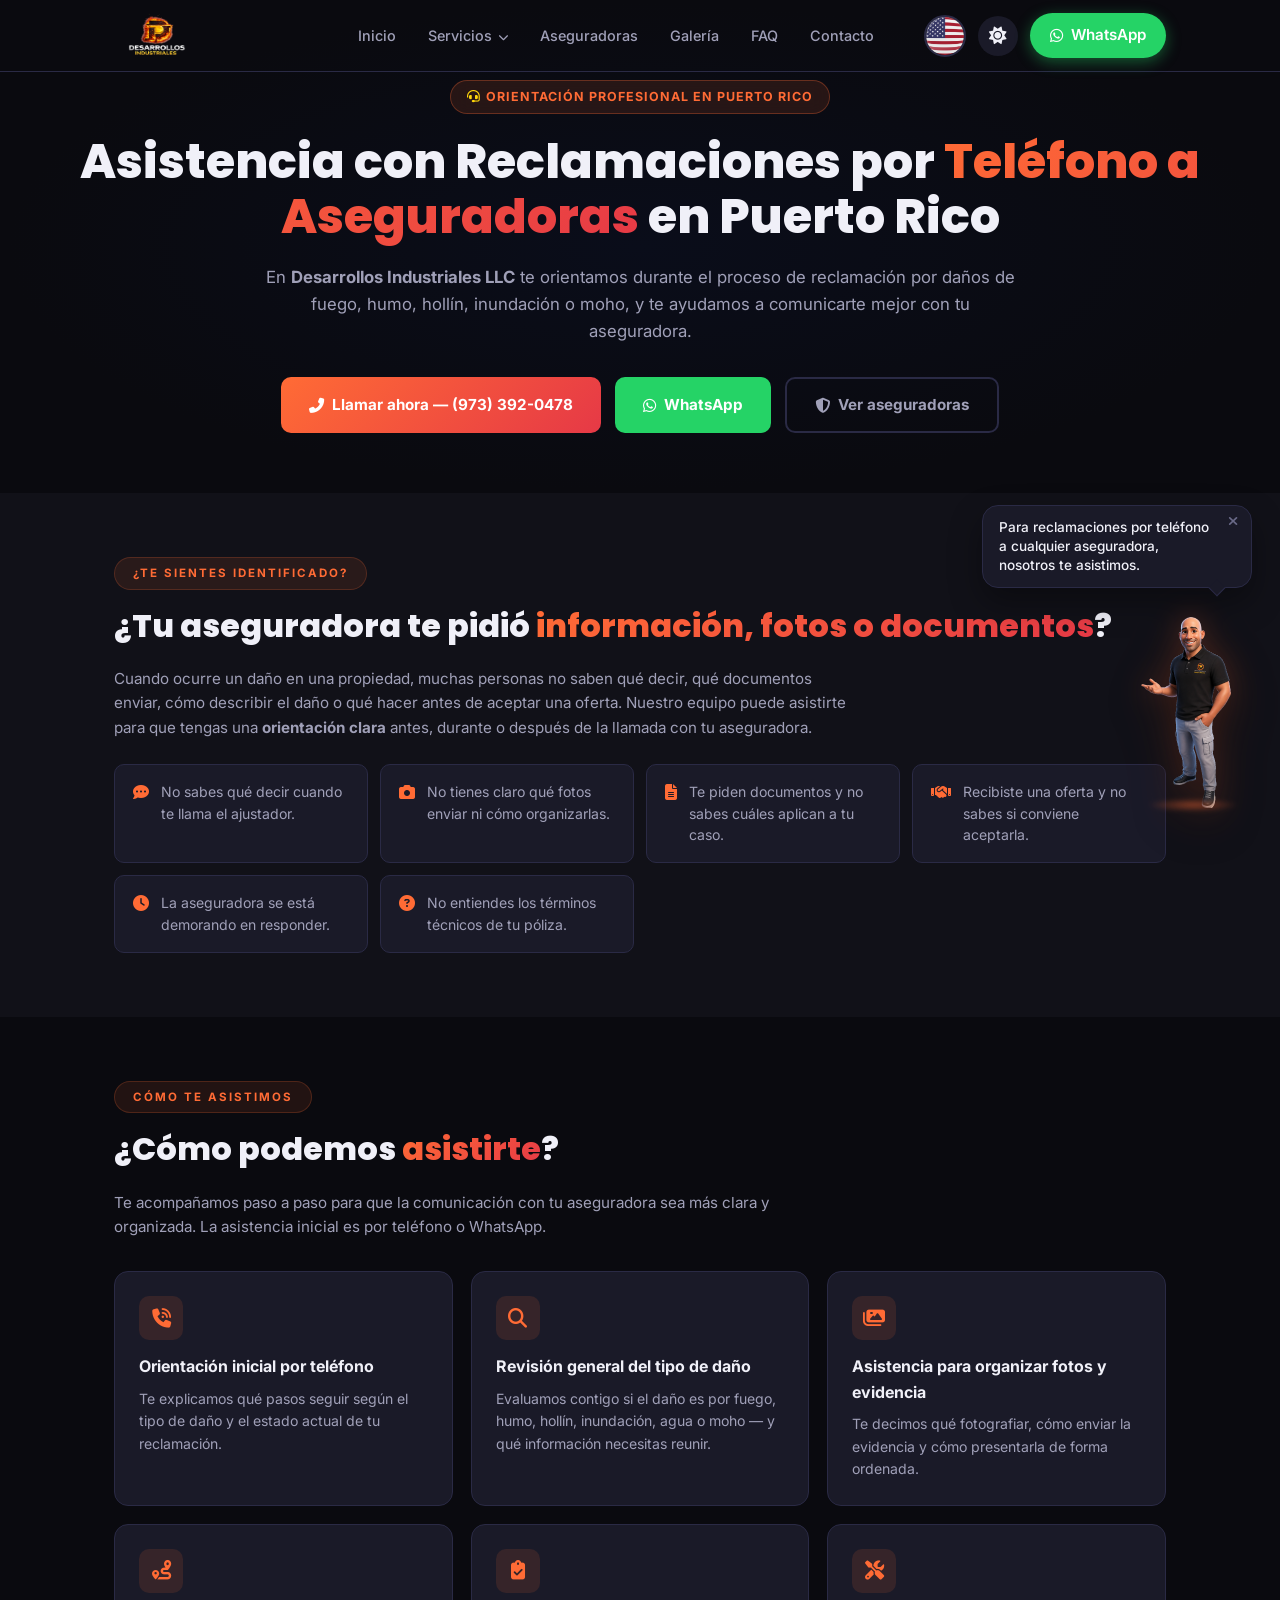
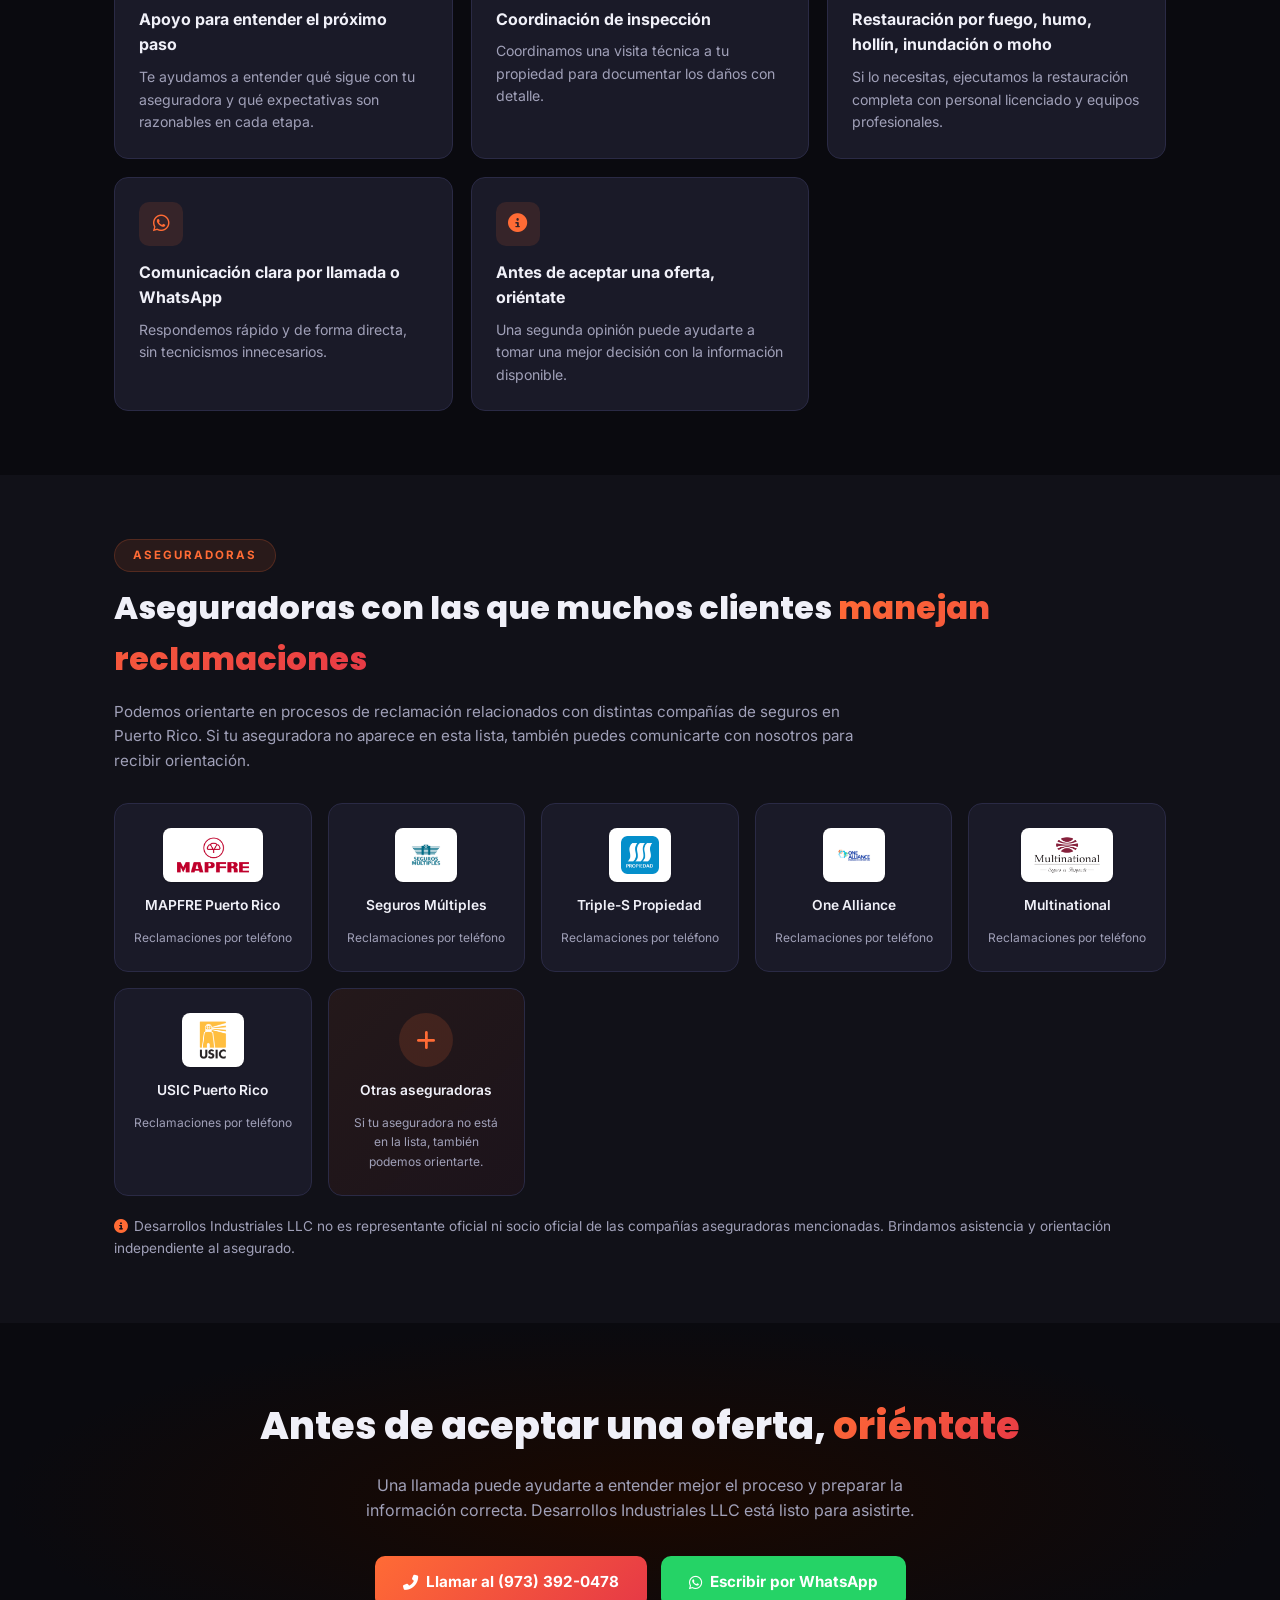
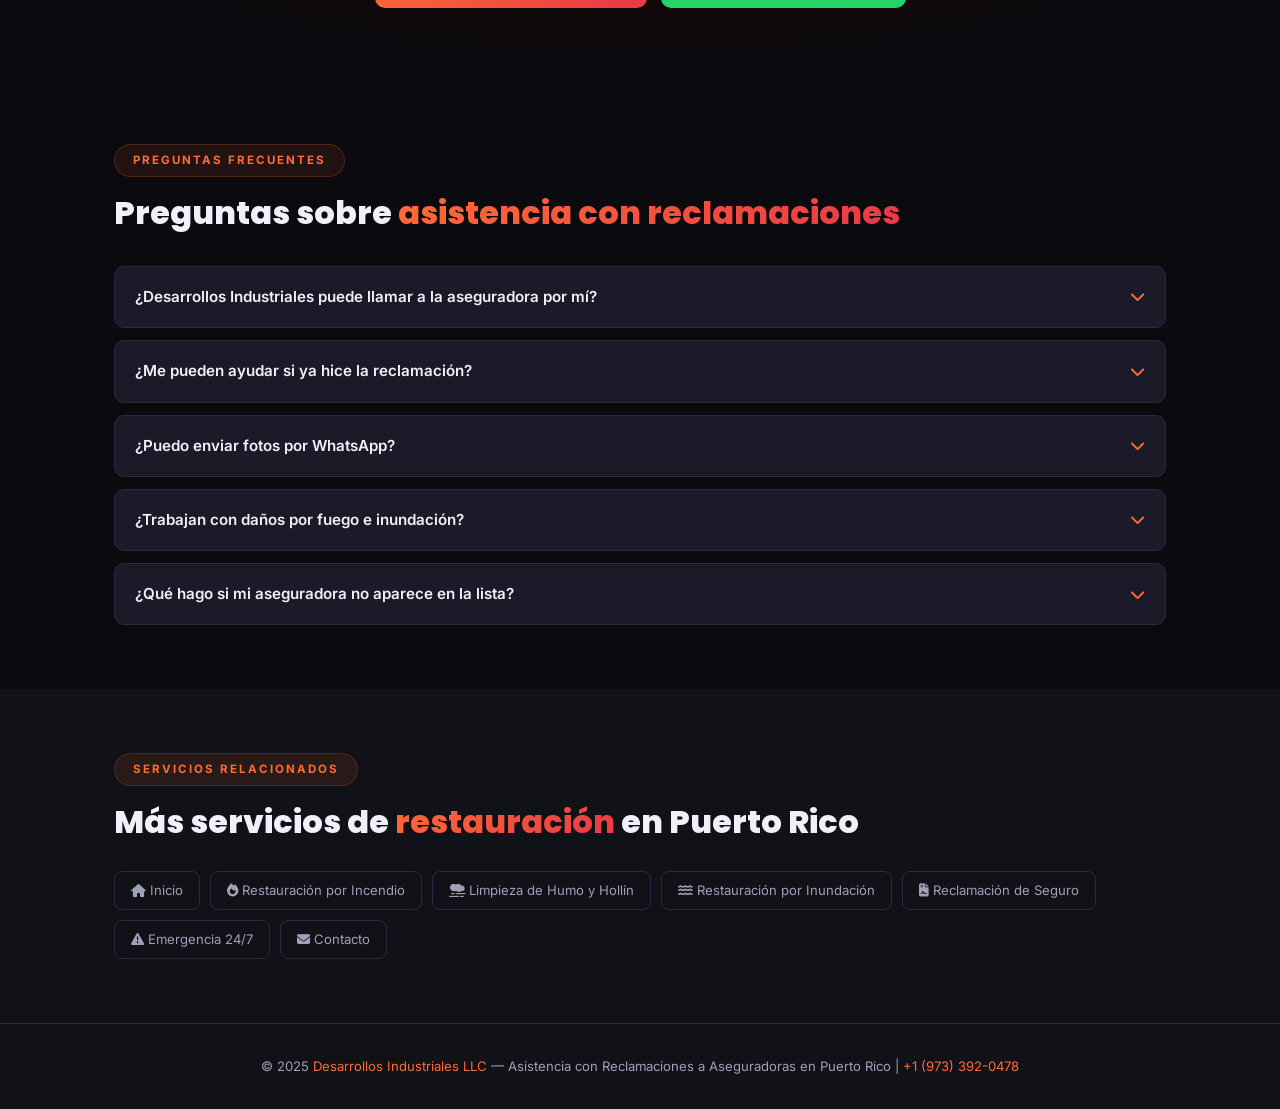
==== commit 3fa15f80: "Add files via upload" ====
--- a/asistencia-reclamaciones-aseguradoras-puerto-rico.html
+++ b/asistencia-reclamaciones-aseguradoras-puerto-rico.html
@@ -79,7 +79,7 @@
     .di-insurance-logo-grid{display:grid;grid-template-columns:repeat(auto-fit,minmax(180px,1fr));gap:16px;margin-top:30px;}
     .di-insurance-logo{background:var(--card);border:1px solid var(--border);border-radius:14px;padding:24px 18px;display:flex;flex-direction:column;align-items:center;gap:12px;text-align:center;transition:transform .25s ease,border-color .25s ease;}
     .di-insurance-logo:hover{transform:translateY(-3px);border-color:rgba(255,107,53,.45);}
-    .di-insurance-logo img{width:auto;height:54px;max-width:100%;object-fit:contain;filter:brightness(1.05);}
+    .di-insurance-logo img{width:auto;height:54px;max-width:100%;object-fit:contain;background:#fff;padding:8px 12px;border-radius:8px;box-shadow:0 1px 2px rgba(0,0,0,.18);}
     .di-insurance-logo h4{font-size:.86rem;font-weight:600;color:var(--text);}
     .di-insurance-logo p{font-size:.75rem;color:var(--text2);}
     .di-insurance-logo--more{justify-content:center;background:linear-gradient(135deg,rgba(255,107,53,.08),rgba(230,57,70,.05));}
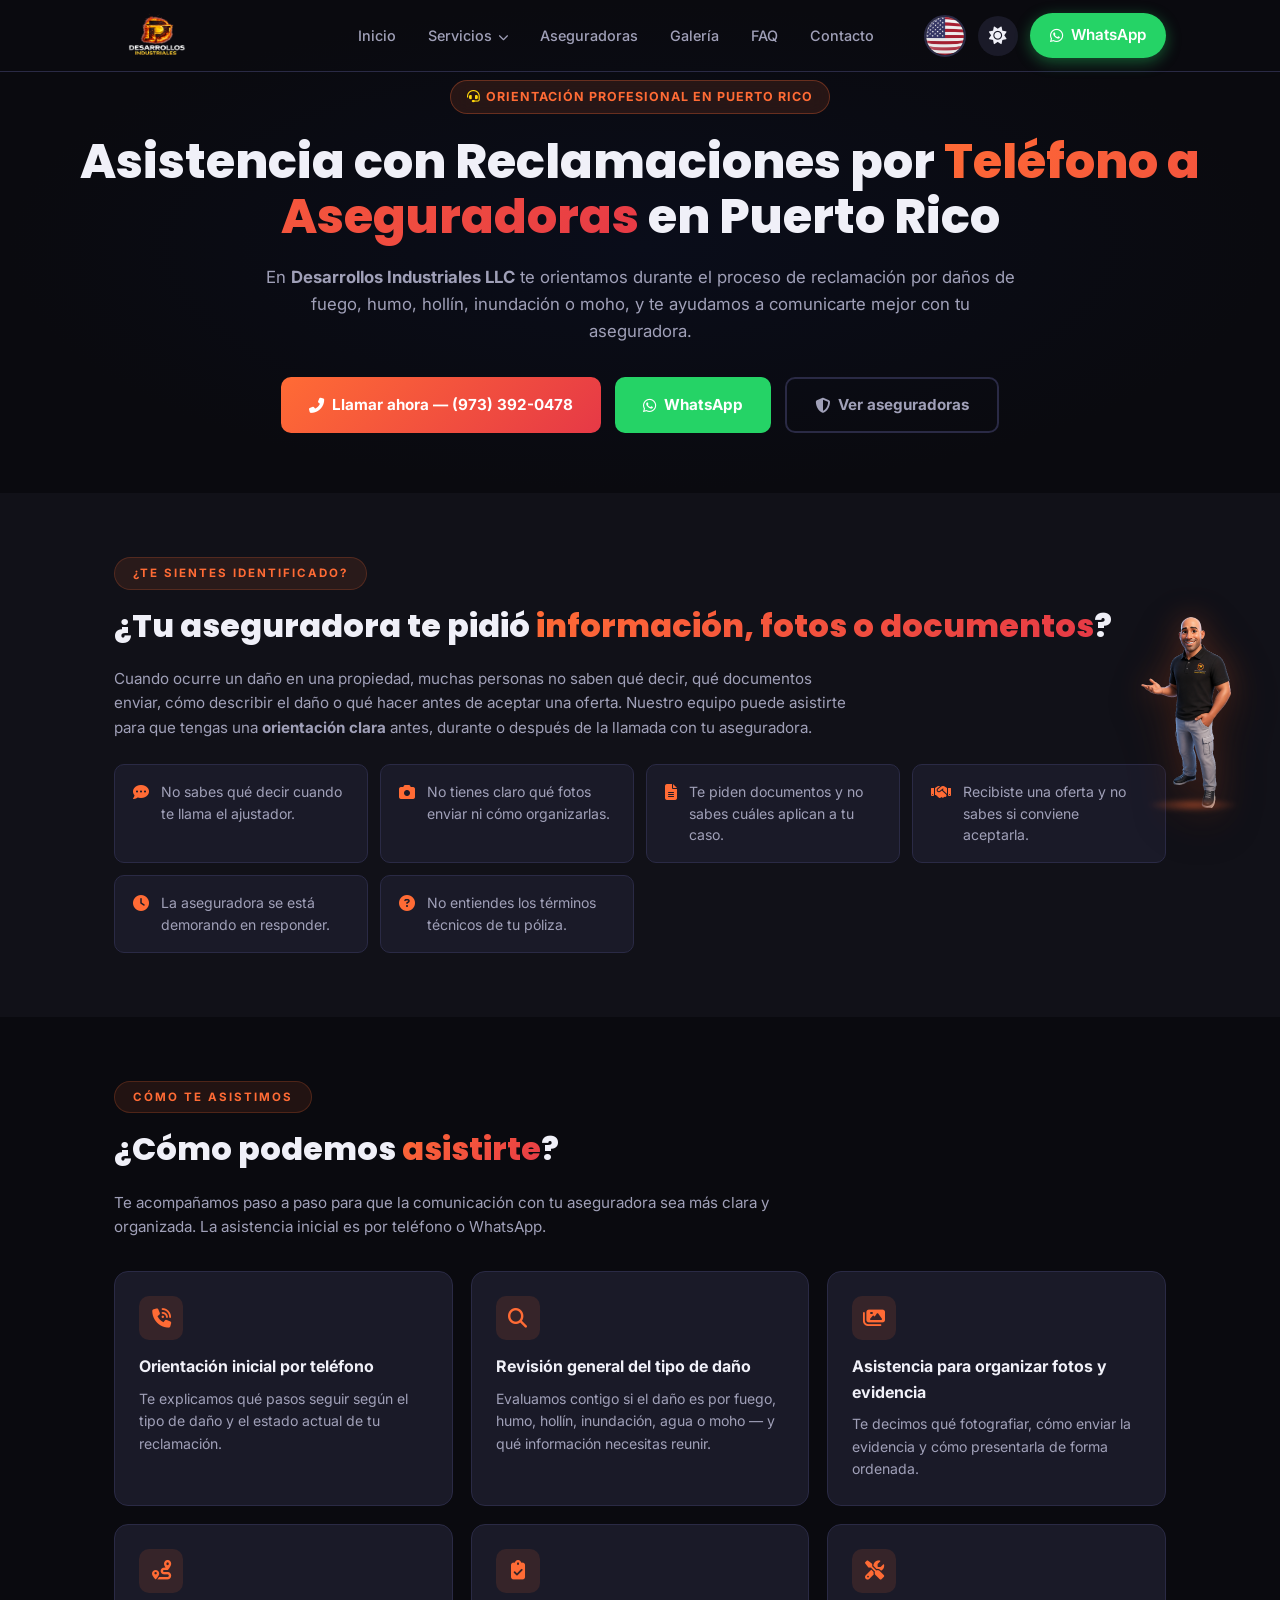
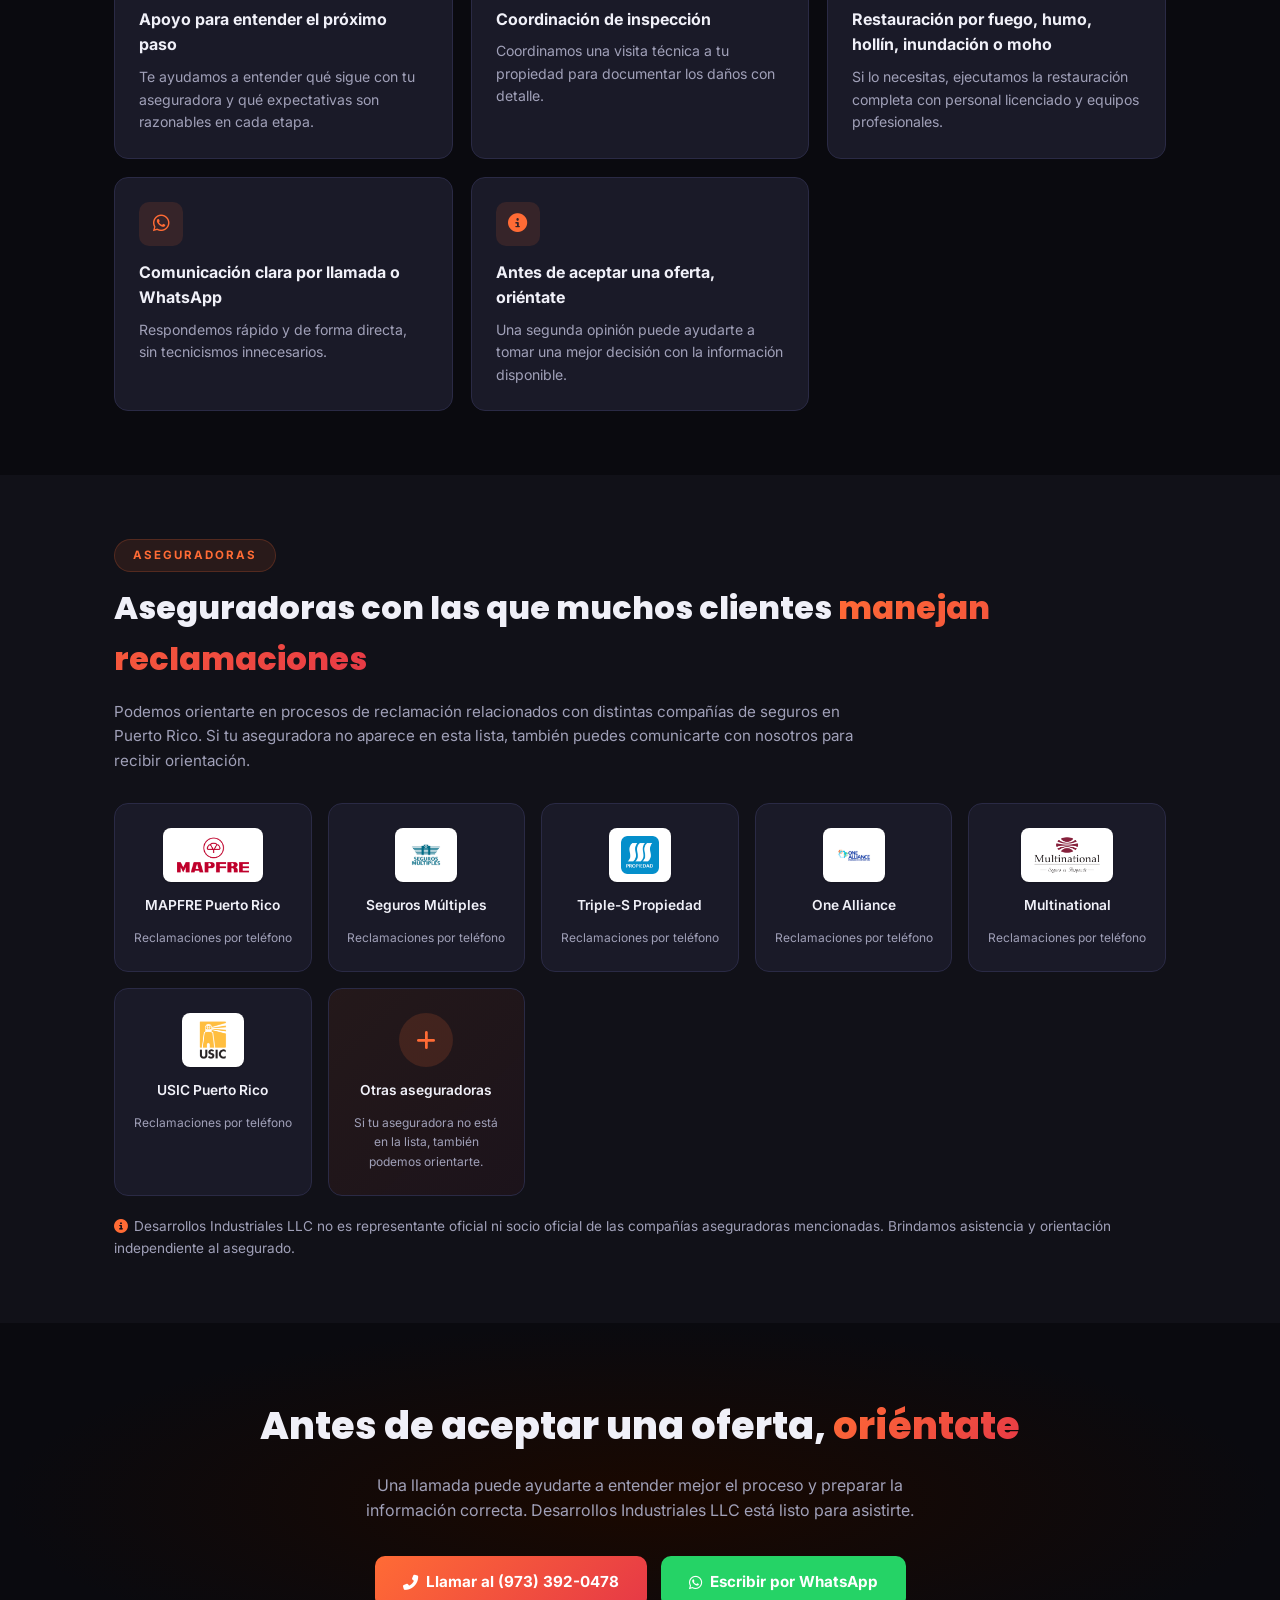
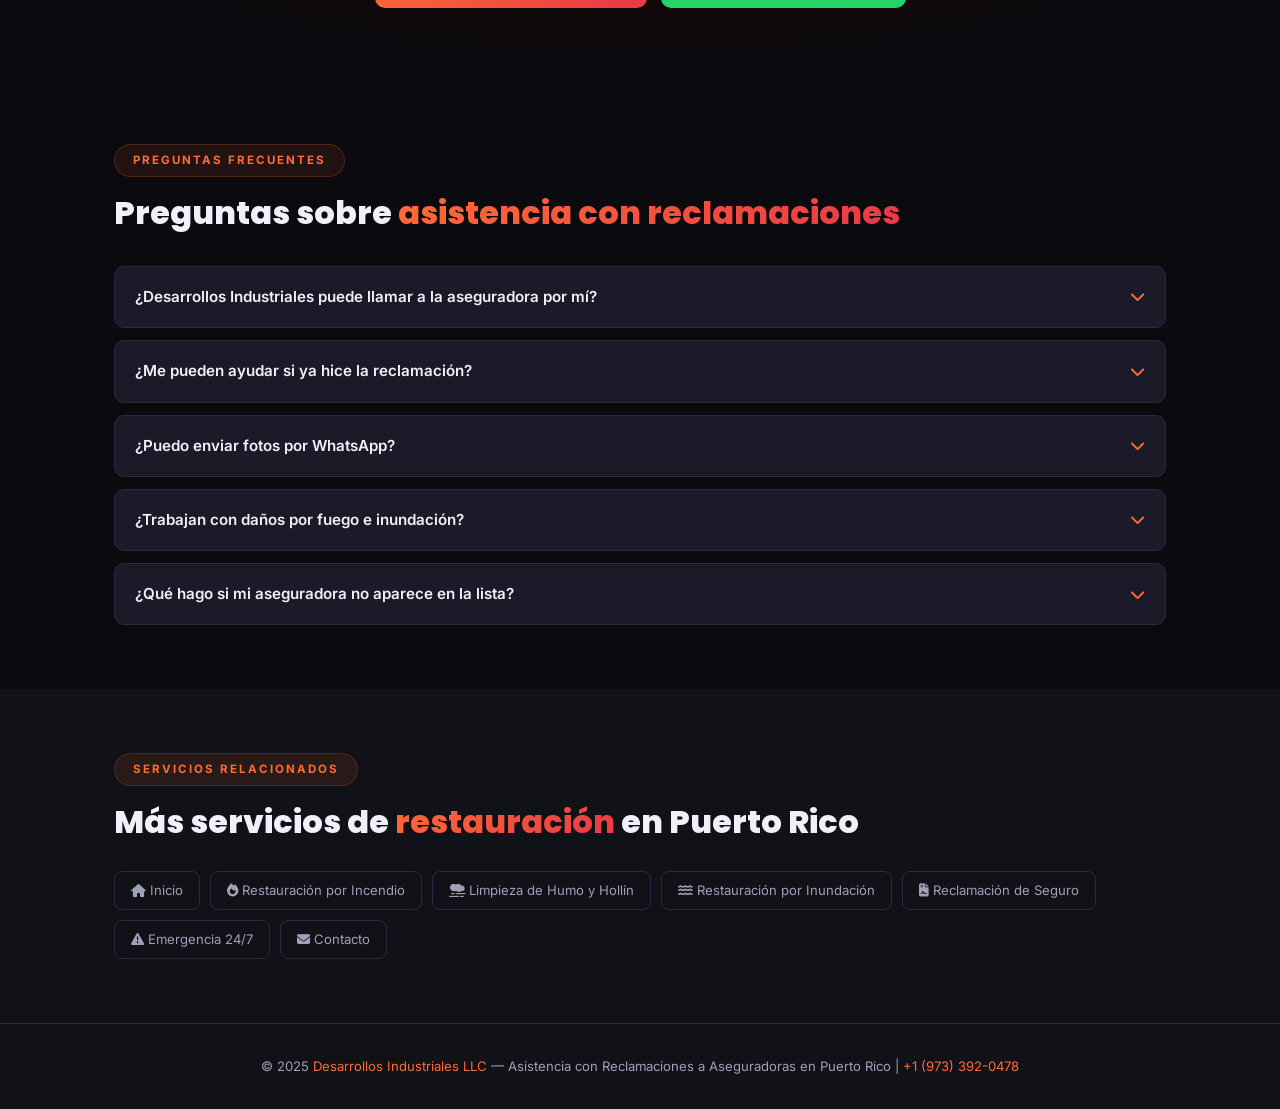
==== commit f0fd3481: "Add files via upload" ====
--- a/asistencia-reclamaciones-aseguradoras-puerto-rico.html
+++ b/asistencia-reclamaciones-aseguradoras-puerto-rico.html
@@ -1,6 +1,17 @@
 <!DOCTYPE html>
 <html lang="es">
 <head>
+  <!-- Google tag (gtag.js) -->
+  <script async src="https://www.googletagmanager.com/gtag/js?id=G-3Y1BDSZ83H"></script>
+  <script>
+    window.dataLayer = window.dataLayer || [];
+    function gtag(){dataLayer.push(arguments);}
+    gtag('js', new Date());
+    gtag('config', 'G-3Y1BDSZ83H');
+  </script>
+  <script defer src="js/analytics.js"></script>
+
+
   <meta charset="UTF-8" />
   <meta name="viewport" content="width=device-width, initial-scale=1.0" />
   <meta name="robots" content="index, follow" />
